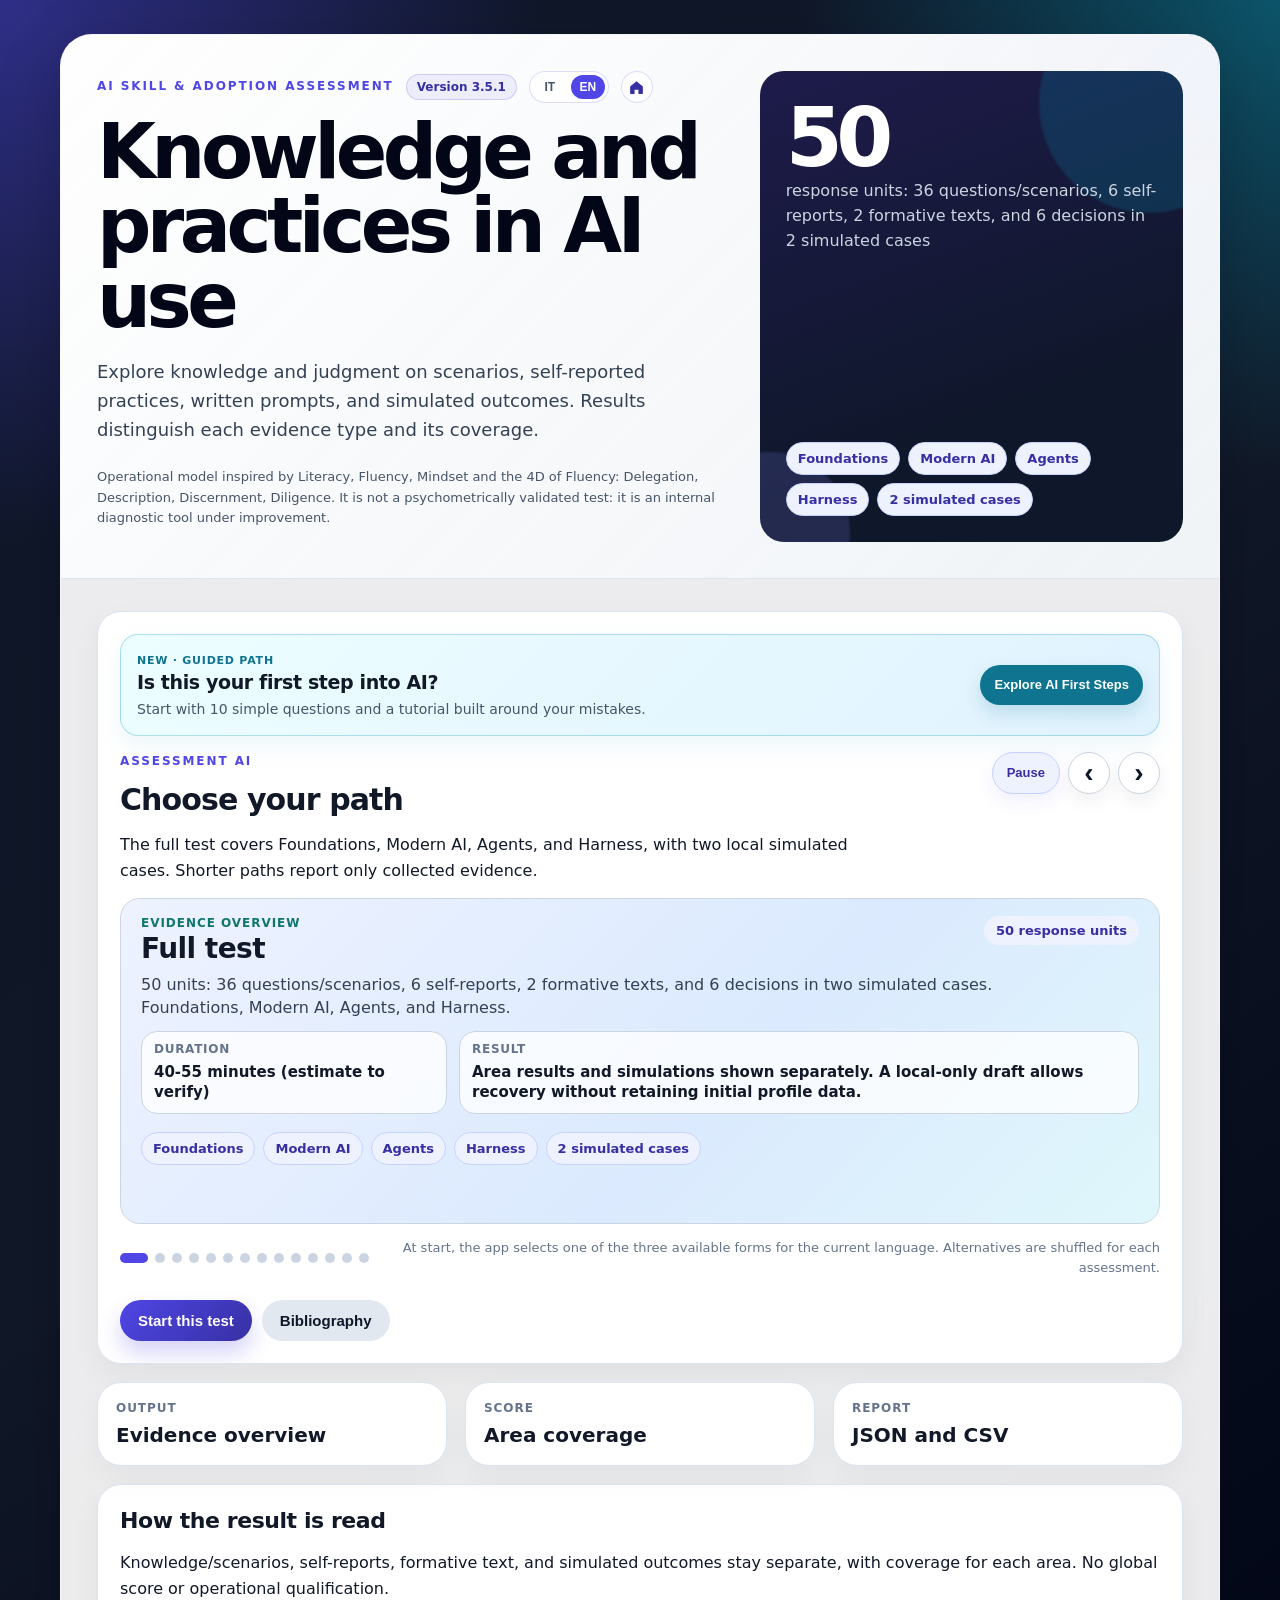
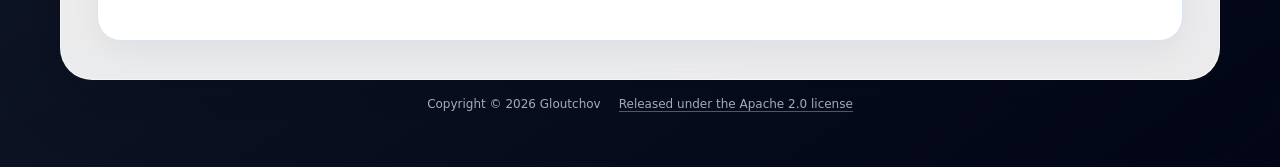
==== ai_skill_test.html @ 851f0d3a "fix: preserve unsaved assessment results" ====
<!doctype html>
<html lang="it">
<head>
  <meta charset="utf-8" />
  <meta name="viewport" content="width=device-width, initial-scale=1" />
  <title>AI Skill & Adoption Assessment</title>
  <link rel="icon" type="image/png" href="aiskilltest_icon.png?v=3.5.1" />
  <link rel="apple-touch-icon" href="aiskilltest_icon.png?v=3.5.1" />
  <meta name="theme-color" content="#0f172a" />
  <meta name="application-name" content="AI Skill Assessment" />
  <meta name="theme-color" content="#0f172a" />
  <link rel="stylesheet" href="assets/styles.css?v=3.5.1" />
</head>
<body>
  <main class="shell">
    <section class="app" aria-live="polite">
      <div class="hero">
        <div>
          <div class="hero-meta">
            <p class="kicker">AI Skill & Adoption Assessment</p>
            <span class="version-badge" id="versionBadge">Versione 3.5.1</span>
            <div class="language-switcher" aria-label="Lingua">
              <button type="button" class="language-btn" data-language="it" aria-pressed="false">IT</button>
              <button type="button" class="language-btn" data-language="en" aria-pressed="false">EN</button>
            </div>
            <a class="home-link" href="https://www.glaucosilvestri.it" aria-label="Sito principale / Main website" title="glaucosilvestri.it">
              <svg viewBox="0 0 24 24" aria-hidden="true" focusable="false">
                <path d="M3 10.75 12 3l9 7.75v9.5a.75.75 0 0 1-.75.75h-5.5v-6h-5.5v6h-5.5a.75.75 0 0 1-.75-.75z" />
              </svg>
            </a>
          </div>
          <h1>Conoscenze e pratiche nell'uso dell'AI</h1>
          <p class="subtitle">Esplora conoscenze e giudizio su scenari, pratiche dichiarate, prompt scritti ed esiti simulati. Il risultato distingue ciascun tipo di evidenza e la sua copertura.</p>
          <p class="source-note">Modello operativo ispirato alle dimensioni Literacy, Fluency e Mindset e alle 4D della Fluency: Delegation, Description, Discernment, Diligence. Non è un test psicometrico validato: è uno strumento diagnostico interno e migliorabile.</p>
        </div>
        <aside class="hero-card" aria-label="Sintesi assessment">
          <div>
            <div class="big-number" id="heroCount">50</div>
            <p id="heroCountDescription">unità di risposta: 36 quiz/scenari, 6 dichiarazioni, 2 testi formativi e 6 decisioni in 2 casi simulati</p>
          </div>
          <div class="pill-row">
            <span class="pill">Literacy</span>
            <span class="pill">Fluency 4D</span>
            <span class="pill">Mindset</span>
            <span class="pill">Dashboard</span>
          </div>
        </aside>
      </div>

      <p class="lab-storage-status" id="labStorageStatus" role="status" hidden></p>
      <div class="content">
        <section id="introView" class="view active">
          <aside class="card lab-draft-notice" id="labDraftNotice" hidden></aside>
          <section class="card landing-card assessment-carousel" aria-labelledby="modeCarouselTitle">
            <aside class="novice-callout" aria-labelledby="noviceCalloutTitle">
              <div>
                <span class="novice-callout-badge">Nuovo · Percorso guidato</span>
                <h3 id="noviceCalloutTitle">È la prima volta che ti avvicini all'AI?</h3>
                <p>Inizia con 10 domande semplici e un tutorial costruito sui tuoi errori.</p>
              </div>
              <button class="novice-callout-button" id="noviceQuickStartBtn" type="button">Scopri Primi passi</button>
            </aside>
            <div class="carousel-heading">
              <div>
                <p class="kicker">Assessment AI</p>
                <h2 id="modeCarouselTitle">Scegli il tuo percorso</h2>
                <p>Il completo copre Fondamenti, AI moderne, Agenti e Harness, con due casi simulati locali. I percorsi brevi mostrano soltanto le evidenze raccolte.</p>
              </div>
              <div class="carousel-controls" aria-label="Scorri percorsi">
                <button class="carousel-toggle" id="modeAutoplayBtn" type="button" aria-pressed="false">Pausa</button>
                <button class="icon-btn" id="modePrevBtn" type="button" aria-label="Percorso precedente">‹</button>
                <button class="icon-btn" id="modeNextBtn" type="button" aria-label="Percorso successivo">›</button>
              </div>
            </div>

            <div class="carousel-frame" id="modeCarouselFrame" aria-live="polite">
              <div class="mode-selector mode-track" id="testModeSelector" aria-label="Modalità di test"></div>
            </div>

            <div class="carousel-footer">
              <div class="carousel-dots" id="testModeDots" aria-label="Seleziona percorso"></div>
              <p class="muted small" id="modeFootnote">All'avvio viene scelta una delle tre forme parallele disponibili.</p>
            </div>

            <div class="actions">
              <button class="btn-primary" id="introStartBtn">Inizia questo test</button>
              <button class="btn-secondary" id="introBibliographyBtn">Bibliografia</button>
            </div>
          </section>

          <div class="grid-3 landing-metrics" aria-label="Sintesi del risultato finale">
            <div class="metric-card">
              <span>Output</span>
              <strong>Quadro delle evidenze</strong>
            </div>
            <div class="metric-card">
              <span>Punteggio</span>
              <strong>Copertura per area</strong>
            </div>
            <div class="metric-card">
              <span>Report</span>
              <strong>JSON e CSV</strong>
            </div>
          </div>

          <div class="card" style="margin-top: 18px;">
            <h3>Come viene letto il risultato</h3>
            <p>Risultati dei quiz/scenari, dichiarazioni e testi formativi restano separati. Le percentuali per area richiedono abbastanza quesiti pertinenti; le aree non esplorate sono segnalate. Non ci sono indice globale o qualifiche operative.</p>
          </div>
        </section>

        <section id="profileView" class="view">
          <div class="grid-2">
            <div class="card">
              <p class="kicker">Dati facoltativi</p>
              <h2>Prima del test</h2>
              <p>Puoi indicare nome, ruolo, team e una stima iniziale delle tue skill. Tutti i campi sono facoltativi: puoi iniziare anche lasciando tutto vuoto.</p>
              <p class="muted">Le informazioni restano locali nella cache e nel localStorage del browser. Non vengono inviate automaticamente a server esterni. Servono solo a rendere più utile il report locale e l'eventuale export manuale.</p>
              <p class="muted">Le stime iniziali sono aspettative personali. Restano separate, senza scarti automatici o modifiche ai risultati dei quesiti.</p>
            </div>

            <div class="card">
              <h2>Dati e autovalutazione iniziale</h2>
              <div class="form-row">
                <div>
                  <label for="nameInput">Nome</label>
                  <input id="nameInput" type="text" autocomplete="name" placeholder="Facoltativo" />
                </div>
                <div>
                  <label for="roleInput">Ruolo</label>
                  <input id="roleInput" type="text" placeholder="Facoltativo" />
                </div>
                <div>
                  <label for="areaInput">Area / team</label>
                  <input id="areaInput" type="text" placeholder="Facoltativo" />
                </div>
              </div>

              <div class="self-assessment-box">
                <h3>Quanto ti consideri competente oggi?</h3>
                <p class="muted small">Inserisci una stima personale facoltativa da 0 a 100. Non è un punteggio del test e non viene confrontata direttamente con i risultati.</p>
                <div class="self-assessment-grid">
                  <div>
                    <label for="selfOverallInput">Stima complessiva</label>
                    <input id="selfOverallInput" type="number" min="0" max="100" step="1" inputmode="numeric" placeholder="0-100" />
                    <span class="field-note">Valutazione complessiva.</span>
                  </div>
                  <div>
                    <label for="selfLiteracyInput">Literacy</label>
                    <input id="selfLiteracyInput" type="number" min="0" max="100" step="1" inputmode="numeric" placeholder="0-100" />
                    <span class="field-note">Conoscenza e comprensione.</span>
                  </div>
                  <div>
                    <label for="selfFluencyInput">Fluency</label>
                    <input id="selfFluencyInput" type="number" min="0" max="100" step="1" inputmode="numeric" placeholder="0-100" />
                    <span class="field-note">Uso operativo dell'AI.</span>
                  </div>
                  <div>
                    <label for="selfMindsetInput">Mindset</label>
                    <input id="selfMindsetInput" type="number" min="0" max="100" step="1" inputmode="numeric" placeholder="0-100" />
                    <span class="field-note">Attitudine e apertura.</span>
                  </div>
                </div>
              </div>

              <p class="field-note" id="labPrivacyNote">Completo e Laboratorio operativo condividono una sola bozza locale: risposte, testi e azioni confermate, senza dati iniziali del profilo. Nessun invio a server.</p>
              <div class="actions">
                <button class="btn-primary" id="startBtn">Inizia il test</button>
                <button class="btn-secondary" id="profileBackBtn">Indietro</button>
                <button class="btn-ghost" id="loadLastBtn">Mostra ultimo report</button>
              </div>
            </div>
          </div>
        </section>

        <section id="assessmentView" class="view">
          <div class="progress-wrap">
            <div class="progress-top">
              <span id="progressText">Unità 1 di 50</span>
              <span id="answeredText">0 risposte</span>
            </div>
            <div class="progress-bar" aria-hidden="true"><div id="progressFill" class="progress-fill"></div></div>
          </div>

          <div class="question-wrap">
            <article class="question-main">
              <span class="section-badge" id="sectionBadge">Literacy</span>
              <p class="question-context" id="questionContext" hidden></p>
              <h2 class="question-title" id="questionTitle" tabindex="-1"></h2>
              <p class="question-hint" id="questionHint"></p>
              <p class="response-guide" id="responseGuide" hidden></p>
              <div class="options" id="options"></div>
              <div class="actions">
                <button class="btn-secondary" id="prevBtn">Indietro</button>
                <button class="btn-primary" id="nextBtn">Avanti</button>
                <button class="btn-ghost" id="finishBtn">Calcola dashboard</button>
                <button class="btn-danger" id="interruptBtn" type="button">Interrompi il test</button>
              </div>
            </article>
            <aside class="side-help">
              <h3 id="sideTitle">Guida alla sezione</h3>
              <p id="sideText"></p>
              <div class="mini-list" id="sideList"></div>
            </aside>
          </div>
        </section>

        <section id="dashboardView" class="view">
          <div id="pendingReportNotice" hidden></div>
          <div id="dashboard"></div>
        </section>

        <section id="bibliographyView" class="view">
          <div class="actions" style="margin-top: 0; margin-bottom: 18px;">
            <button class="btn-secondary" type="button" data-bibliography-back>Torna ai risultati</button>
          </div>

          <section class="card bibliography-intro">
            <p class="kicker">Fonti e approfondimenti</p>
            <h2>Bibliografia</h2>
            <p>Questa pagina raccoglie il riferimento che ha ispirato la struttura dell’assessment, alcune fonti metodologiche richiamate nell’articolo Datapizza e gli approfondimenti tecnici usati per costruire le domande sugli LLM.</p>
            <p class="muted small">I collegamenti si aprono in una nuova scheda. Alcune pubblicazioni possono richiedere registrazione o accesso istituzionale sul sito dell’editore.</p>
          </section>

          <section class="card bibliography-section">
            <h2>Assessment, adozione e competenza percepita</h2>
            <p class="muted">Riferimenti storici per Literacy, Fluency e Mindset. Non validano questo assessment; dichiarazioni e scelte ipotetiche sono evidenze distinte.</p>
            <div class="bibliography-grid">
              <article class="bibliography-item">
                <div class="bibliography-source">Datapizza · articolo di riferimento</div>
                <h3>AI Adoption Assessment: misurare la GenAI in azienda</h3>
                <p>Presenta un modello di lettura dell’adozione basato su Literacy, Fluency e Mindset e richiama le quattro D per descrivere la Fluency operativa.</p>
                <a class="bibliography-link" href="https://datapizza.tech/it/blog/ai-adoption-assessment-misurare-la-genai-in-azienda" target="_blank" rel="noopener noreferrer">Apri l’articolo ↗</a>
              </article>

              <article class="bibliography-item">
                <div class="bibliography-source">Davis · MIS Quarterly, 1989</div>
                <h3>Technology Acceptance Model (TAM)</h3>
                <p>Articolo fondativo sull’accettazione delle tecnologie, con particolare attenzione a utilità percepita e facilità d’uso percepita.</p>
                <a class="bibliography-link" href="https://www.jstor.org/stable/249008" target="_blank" rel="noopener noreferrer">Apri la pubblicazione ↗</a>
              </article>

              <article class="bibliography-item">
                <div class="bibliography-source">Venkatesh et al. · MIS Quarterly, 2003</div>
                <h3>Unified Theory of Acceptance and Use of Technology</h3>
                <p>Propone il modello UTAUT, che integra diversi approcci precedenti per studiare intenzione d’uso e adozione effettiva della tecnologia.</p>
                <a class="bibliography-link" href="https://www.researchgate.net/publication/220259897_User_Acceptance_of_Information_Technology_Toward_a_Unified_View" target="_blank" rel="noopener noreferrer">Apri la pubblicazione ↗</a>
              </article>

              <article class="bibliography-item">
                <div class="bibliography-source">Bandura · 2006</div>
                <h3>Guide for Constructing Self-Efficacy Scales</h3>
                <p>Guida alla costruzione di scale di self-efficacy, rilevante per distinguere ciò che una persona ritiene di saper fare da ciò che dimostra nelle prove.</p>
                <a class="bibliography-link" href="https://www.emerald.com/books/edited-volume/18068/chapter-abstract/101339715/Guide-for-Constructing-Self-Efficacy-Scales" target="_blank" rel="noopener noreferrer">Apri la pubblicazione ↗</a>
              </article>

              <article class="bibliography-item">
                <div class="bibliography-source">Casal-Otero et al. · 2023</div>
                <h3>AI Literacy in Higher Education</h3>
                <p>Rassegna sistematica sul concetto di AI literacy e sulle conoscenze, capacità critiche e responsabilità associate all’uso dell’intelligenza artificiale.</p>
                <a class="bibliography-link" href="https://www.researchgate.net/publication/395432520_AI_Literacy_in_Higher_Education" target="_blank" rel="noopener noreferrer">Apri la pubblicazione ↗</a>
              </article>

              <article class="bibliography-item">
                <div class="bibliography-source">Deng e Lin · AI Mindset Scale</div>
                <h3>The Construction and Validation of the AI Mindset Scale</h3>
                <p>Lavoro dedicato alla costruzione di una scala per osservare atteggiamenti, aspettative e orientamento individuale verso l’AI.</p>
                <a class="bibliography-link" href="https://www.researchgate.net/publication/396366817_The_construction_and_Validation_of_the_AI_mindset_Scale_AIMS" target="_blank" rel="noopener noreferrer">Apri la pubblicazione ↗</a>
              </article>

              <article class="bibliography-item">
                <div class="bibliography-source">Dakan e Feller · AI Fluency Framework</div>
                <h3>Le quattro D della AI Fluency</h3>
                <p>Framework operativo che articola la competenza d’uso in Delegation, Description, Discernment e Diligence.</p>
                <a class="bibliography-link" href="https://aifluencyframework.org/" target="_blank" rel="noopener noreferrer">Apri il framework ↗</a>
              </article>

              <article class="bibliography-item">
                <div class="bibliography-source">Ethan Mollick · One Useful Thing</div>
                <h3>Management as an AI Superpower</h3>
                <p>Propone di trattare l’interazione con l’AI come un’attività di delega e supervisione: definire il compito, controllare il lavoro e mantenere la responsabilità finale.</p>
                <a class="bibliography-link" href="https://www.oneusefulthing.org/p/management-as-ai-superpower" target="_blank" rel="noopener noreferrer">Apri l’articolo ↗</a>
              </article>

              <article class="bibliography-item">
                <div class="bibliography-source">Weinberg · FAIGMOE</div>
                <h3>Framework for the Adoption and Integration of Generative AI</h3>
                <p>Framework rivolto all’adozione e all’integrazione organizzativa della GenAI, con attenzione a competenze, cambiamento e governance.</p>
                <a class="bibliography-link" href="https://arxiv.org/abs/2510.19997v1" target="_blank" rel="noopener noreferrer">Apri il preprint ↗</a>
              </article>

              <article class="bibliography-item">
                <div class="bibliography-source">Lee, Ramasamy e Subbarao · 2025</div>
                <h3>Barriere psicosociali all’adozione tecnologica</h3>
                <p>Rassegna dei modelli TAM e UTAUT applicati alle barriere che possono influenzare accettazione, fiducia e comportamento d’uso.</p>
                <a class="bibliography-link" href="https://www.mdpi.com/2227-9032/13/3/250" target="_blank" rel="noopener noreferrer">Apri la pubblicazione ↗</a>
              </article>
            </div>
          </section>

          <section class="card bibliography-section">
            <h2>Fondamenti tecnici degli LLM</h2>
            <p class="muted">Materiali di approfondimento collegati alle domande tecniche e alle spiegazioni mostrate nella dashboard.</p>
            <div class="bibliography-grid">
              <article class="bibliography-item">
                <div class="bibliography-source">Google for Developers</div>
                <h3>Introduzione ai Large Language Model</h3>
                <p>Panoramica su modelli linguistici, token, contesto, predizione delle sequenze e problemi tipici degli LLM.</p>
                <a class="bibliography-link" href="https://developers.google.com/machine-learning/crash-course/llm" target="_blank" rel="noopener noreferrer">Apri l’approfondimento ↗</a>
              </article>

              <article class="bibliography-item">
                <div class="bibliography-source">Google for Developers</div>
                <h3>Reti neurali</h3>
                <p>Introduzione a nodi, strati nascosti, funzioni di attivazione e addestramento mediante retropropagazione.</p>
                <a class="bibliography-link" href="https://developers.google.com/machine-learning/crash-course/neural-networks" target="_blank" rel="noopener noreferrer">Apri l’approfondimento ↗</a>
              </article>

              <article class="bibliography-item">
                <div class="bibliography-source">Google for Developers</div>
                <h3>Embeddings</h3>
                <p>Spiega come elementi discreti possano essere rappresentati tramite vettori e confrontati in uno spazio semantico.</p>
                <a class="bibliography-link" href="https://developers.google.com/machine-learning/crash-course/embeddings" target="_blank" rel="noopener noreferrer">Apri l’approfondimento ↗</a>
              </article>

              <article class="bibliography-item">
                <div class="bibliography-source">Google Cloud</div>
                <h3>Allucinazioni dell’AI</h3>
                <p>Descrive perché un sistema generativo può produrre informazioni plausibili ma errate e riassume alcune strategie di mitigazione.</p>
                <a class="bibliography-link" href="https://cloud.google.com/discover/what-are-ai-hallucinations" target="_blank" rel="noopener noreferrer">Apri l’approfondimento ↗</a>
              </article>

              <article class="bibliography-item">
                <div class="bibliography-source">Microsoft Learn</div>
                <h3>Retrieval-Augmented Generation</h3>
                <p>Descrive il flusso RAG, nel quale il recupero di contenuti pertinenti precede e supporta la generazione della risposta.</p>
                <a class="bibliography-link" href="https://learn.microsoft.com/en-us/azure/search/retrieval-augmented-generation-overview" target="_blank" rel="noopener noreferrer">Apri l’approfondimento ↗</a>
              </article>

              <article class="bibliography-item">
                <div class="bibliography-source">Vaswani et al. · 2017</div>
                <h3>Attention Is All You Need</h3>
                <p>Paper che introduce l’architettura Transformer basata sui meccanismi di attention, alla base di molti LLM moderni.</p>
                <a class="bibliography-link" href="https://arxiv.org/abs/1706.03762" target="_blank" rel="noopener noreferrer">Apri il paper ↗</a>
              </article>

              <article class="bibliography-item">
                <div class="bibliography-source">Dartmouth</div>
                <h3>Origini del termine “Artificial Intelligence”</h3>
                <p>Ricostruzione storica del progetto Dartmouth del 1956 e del contesto in cui venne formulata l’espressione “intelligenza artificiale”.</p>
                <a class="bibliography-link" href="https://home.dartmouth.edu/about/artificial-intelligence-ai-coined-dartmouth" target="_blank" rel="noopener noreferrer">Apri l’approfondimento ↗</a>
              </article>
            </div>
          </section>

          <section class="card bibliography-section">
            <h3>Nota metodologica</h3>
            <p>Il modello 3.x separa conoscenze e scenari, pratiche dichiarate e testi formativi. Gli obiettivi pesano uguale nella propria area; le percentuali richiedono almeno 3 quesiti e 2 obiettivi. Le fasce editoriali richiedono almeno 6 quesiti e tutti gli obiettivi dell’area. Un elenco di parole chiave non riceve un punteggio di qualità. Nessun esercizio simulato è ancora presente. Le forme sono equivalenti per progetto, non psicometricamente; pesi e soglie non sono validati. I report 2.x restano leggibili con il modello originale e non sono confrontabili con 3.x.</p>
          </section>

          <section class="card modern-sources" id="modernAiSources" aria-labelledby="modernAiSourcesTitle">
            <h2 id="modernAiSourcesTitle">AI moderne: capacità e controlli</h2>
            <p id="modernAiSourcesNote">Fonti primarie e limiti degli scenari; collegamenti aperti solo su richiesta.</p>
            <div class="bibliography-grid" id="modernAiSourcesList"></div>
          </section>

          <section class="card agentic-sources" id="agenticSources" aria-labelledby="agenticSourcesTitle">
            <h2 id="agenticSourcesTitle">AI Agents: processi, supervisione e diagnosi</h2>
            <p id="agenticSourcesNote">Fonti primarie e limiti delle tracce; collegamenti aperti solo su richiesta.</p>
            <div class="bibliography-grid" id="agenticSourcesList"></div>
          </section>

          <section class="card" aria-labelledby="completeSourcesTitle"><h2 id="completeSourcesTitle">Completo: fondamenti e matrice</h2><div class="bibliography-grid" id="completeSourcesList"></div></section>
          <section class="card" aria-labelledby="labSourcesTitle"><h2 id="labSourcesTitle">Laboratorio: stato, ripresa e limiti</h2><div class="bibliography-grid" id="labSourcesList"></div></section>
          <section class="card harness-sources" id="harnessSources" aria-labelledby="harnessSourcesTitle">
            <h2 id="harnessSourcesTitle">Harness: contesto, integrazioni e ripresa</h2>
            <p id="harnessSourcesNote">Fonti e limiti degli scenari; collegamenti aperti solo su richiesta.</p>
            <div class="bibliography-grid" id="harnessSourcesList"></div>
          </section>

          <div class="actions">
            <button class="btn-secondary" type="button" data-bibliography-back>Torna ai risultati</button>
          </div>
        </section>
      </div>
    </section>
    <footer class="legal-footer" aria-label="Copyright e licenza">
      <span>Copyright © 2026 Gloutchov</span>
      <span><a href="https://www.apache.org/licenses/LICENSE-2.0" target="_blank" rel="noopener noreferrer">Rilasciato con licenza Apache 2.0</a></span>
    </footer>
  </main>

  <div class="toast" id="toast">Operazione completata</div>

  <script src="assets/questions.js?v=3.5.1"></script>
  <script src="assets/i18n.js?v=3.5.1"></script>
  <script src="assets/learning.js?v=3.5.1"></script>
  <script src="assets/modern-ai.js?v=3.5.1"></script>
  <script src="assets/agentic-workflows.js?v=3.5.1"></script>
  <script src="assets/harness.js?v=3.5.1"></script>
  <script src="assets/operational-lab.js?v=3.5.1"></script>
  <script src="assets/complete-assessment.js?v=3.5.1"></script>
  <script src="assets/lab-ui.js?v=3.5.1"></script>
  <script src="assets/assessment.js?v=3.5.1"></script>
  <script src="assets/report-ui.js?v=3.5.1"></script>
  <script src="assets/app.js?v=3.5.1"></script>
</body>
</html>
---- assets/styles.css ----
:root {
      --bg: #0f172a;
      --panel: rgba(255, 255, 255, 0.92);
      --panel-strong: #ffffff;
      --text: #111827;
      --muted: #64748b;
      --line: #dbe4f0;
      --primary: #4f46e5;
      --primary-dark: #3730a3;
      --accent: #06b6d4;
      --good: #16a34a;
      --warn: #d97706;
      --bad: #dc2626;
      --soft: #f8fafc;
      --shadow: 0 20px 60px rgba(2, 6, 23, 0.25);
      --radius: 24px;
    }

    * { box-sizing: border-box; }

    body {
      margin: 0;
      min-height: 100vh;
      font-family: Inter, ui-sans-serif, system-ui, -apple-system, BlinkMacSystemFont, "Segoe UI", sans-serif;
      color: var(--text);
      background:
        radial-gradient(circle at top left, rgba(79, 70, 229, 0.50), transparent 34rem),
        radial-gradient(circle at top right, rgba(6, 182, 212, 0.38), transparent 30rem),
        linear-gradient(145deg, #0f172a 0%, #111827 50%, #020617 100%);
    }

    .shell {
      width: min(1160px, calc(100vw - 32px));
      margin: 0 auto;
      padding: 34px 0 52px;
    }

    .app {
      background: var(--panel);
      border: 1px solid rgba(255, 255, 255, 0.55);
      border-radius: 32px;
      box-shadow: var(--shadow);
      overflow: hidden;
      backdrop-filter: blur(16px);
    }

    .hero {
      display: grid;
      grid-template-columns: minmax(0, 1.2fr) minmax(290px, 0.8fr);
      gap: 28px;
      padding: 36px;
      background:
        linear-gradient(135deg, rgba(255, 255, 255, 0.96), rgba(241, 245, 249, 0.86)),
        radial-gradient(circle at top right, rgba(79, 70, 229, 0.18), transparent 24rem);
      border-bottom: 1px solid var(--line);
    }

    .kicker {
      margin: 0 0 12px;
      text-transform: uppercase;
      letter-spacing: 0.16em;
      font-size: 12px;
      font-weight: 800;
      color: var(--primary);
    }

    .hero-meta {
      display: flex;
      align-items: center;
      flex-wrap: wrap;
      gap: 10px 12px;
      margin: 0 0 12px;
    }

    .hero-meta .kicker {
      margin: 0;
    }

    .version-badge {
      display: inline-flex;
      align-items: center;
      min-height: 26px;
      padding: 5px 10px;
      border: 1px solid rgba(79, 70, 229, 0.2);
      border-radius: 999px;
      background: rgba(79, 70, 229, 0.08);
      color: var(--primary-dark);
      font-size: 12px;
      font-weight: 800;
      line-height: 1;
    }

    .language-switcher {
      display: inline-flex;
      gap: 4px;
      padding: 3px;
      border: 1px solid rgba(79, 70, 229, 0.18);
      border-radius: 999px;
      background: rgba(255, 255, 255, 0.72);
    }

    .language-btn {
      min-width: 34px;
      min-height: 24px;
      padding: 4px 8px;
      border-radius: 999px;
      background: transparent;
      color: #475569;
      font-size: 12px;
      box-shadow: none;
    }

    .language-btn[aria-pressed="true"] {
      background: var(--primary);
      color: #ffffff;
    }

    .home-link {
      display: inline-flex;
      align-items: center;
      justify-content: center;
      width: 32px;
      height: 32px;
      border: 1px solid rgba(79, 70, 229, 0.18);
      border-radius: 999px;
      background: rgba(255, 255, 255, 0.72);
      color: var(--primary-dark);
      transition: transform 0.16s ease, background 0.16s ease, box-shadow 0.16s ease;
    }

    .home-link svg {
      width: 17px;
      height: 17px;
      fill: currentColor;
    }

    .home-link:hover {
      transform: translateY(-1px);
      background: #ffffff;
      box-shadow: 0 6px 14px rgba(79, 70, 229, 0.14);
    }

    .home-link:focus-visible {
      outline: 3px solid rgba(6, 182, 212, 0.38);
      outline-offset: 2px;
    }

    h1 {
      margin: 0;
      line-height: 0.98;
      font-size: clamp(42px, 7vw, 76px);
      letter-spacing: -0.06em;
      color: #020617;
    }

    .subtitle {
      margin: 20px 0 0;
      max-width: 760px;
      font-size: 18px;
      line-height: 1.6;
      color: #334155;
    }

    .source-note {
      margin-top: 22px;
      color: #475569;
      font-size: 13px;
      line-height: 1.6;
    }

    .hero-card {
      align-self: stretch;
      border-radius: var(--radius);
      background: linear-gradient(160deg, #1e1b4b, #0f172a 70%);
      color: white;
      padding: 26px;
      min-height: 280px;
      display: flex;
      flex-direction: column;
      justify-content: space-between;
      position: relative;
      overflow: hidden;
    }

    .hero-card::before,
    .hero-card::after {
      content: "";
      position: absolute;
      border-radius: 999px;
      filter: blur(1px);
      opacity: 0.64;
      pointer-events: none;
    }

    .hero-card::before {
      width: 220px;
      height: 220px;
      background: rgba(6, 182, 212, 0.26);
      right: -76px;
      top: -78px;
    }

    .hero-card::after {
      width: 160px;
      height: 160px;
      background: rgba(129, 140, 248, 0.28);
      left: -70px;
      bottom: -70px;
    }

    .hero-card > * { position: relative; z-index: 1; }

    .hero-card .big-number {
      font-size: 82px;
      line-height: 1;
      font-weight: 900;
      letter-spacing: -0.08em;
    }

    .hero-card p {
      margin: 0;
      color: #cbd5e1;
      line-height: 1.55;
    }

    .content { padding: 32px 36px 38px; }

    .view { display: none; }
    .view.active { display: block; }

    .grid-2 {
      display: grid;
      grid-template-columns: repeat(2, minmax(0, 1fr));
      gap: 18px;
    }

    .grid-3 {
      display: grid;
      grid-template-columns: repeat(3, minmax(0, 1fr));
      gap: 18px;
    }

    .grid-4 {
      display: grid;
      grid-template-columns: repeat(4, minmax(0, 1fr));
      gap: 14px;
    }

    .card {
      background: var(--panel-strong);
      border: 1px solid var(--line);
      border-radius: var(--radius);
      padding: 22px;
      box-shadow: 0 12px 30px rgba(15, 23, 42, 0.05);
    }

    .card h2, .card h3, .card h4 { margin-top: 0; }

    .landing-card {
      min-height: 100%;
    }

    .assessment-carousel {
      overflow: hidden;
    }

    .carousel-heading {
      display: flex;
      justify-content: space-between;
      gap: 18px;
      align-items: flex-start;
    }

    .carousel-heading p:last-child {
      margin-bottom: 0;
      max-width: 760px;
    }

    .carousel-controls {
      display: flex;
      gap: 8px;
      flex: 0 0 auto;
    }

    .carousel-toggle {
      min-height: 42px;
      padding: 10px 14px;
      border: 1px solid #c7d2fe;
      background: #eef2ff;
      color: #3730a3;
      font-size: 13px;
      box-shadow: 0 8px 18px rgba(79, 70, 229, 0.08);
    }

    .icon-btn {
      width: 42px;
      height: 42px;
      display: inline-grid;
      place-items: center;
      padding: 0;
      border: 1px solid #cbd5e1;
      background: #ffffff;
      color: #0f172a;
      font-size: 28px;
      line-height: 1;
      box-shadow: 0 8px 18px rgba(15, 23, 42, 0.06);
    }

    .carousel-frame {
      overflow: hidden;
      margin-top: 14px;
      border-radius: 20px;
      border: 1px solid #cbd5e1;
      background: #dbe4f0;
      box-shadow: inset 0 1px 0 rgba(255, 255, 255, 0.58);
    }

    .mode-selector {
      display: flex;
      margin: 0;
      transition: transform 0.22s ease;
      will-change: transform;
    }

    .mode-card {
      flex: 0 0 100%;
      min-width: 0;
      margin: 0;
      padding: 17px 20px;
      border: 0;
      background: #e2e8f0;
    }

    .mode-card.selected {
      background:
        linear-gradient(135deg, #eef2ff, #dbeafe 58%, #dff7fb),
        linear-gradient(135deg, rgba(79, 70, 229, 0.12), rgba(6, 182, 212, 0.12));
    }

    .mode-card-top {
      display: flex;
      justify-content: space-between;
      gap: 18px;
      align-items: flex-start;
      margin-bottom: 8px;
    }

    .mode-card-top h3 {
      margin: 4px 0 0;
      font-size: 28px;
      line-height: 1.1;
    }

    .mode-card-top > strong {
      flex: 0 0 auto;
      padding: 8px 12px;
      border-radius: 999px;
      background: #eef2ff;
      color: #3730a3;
      font-size: 13px;
      line-height: 1;
      white-space: nowrap;
    }

    .mode-eyebrow {
      display: block;
      color: #0f766e;
      font-size: 12px;
      font-weight: 850;
      letter-spacing: 0.08em;
      text-transform: uppercase;
    }

    .mode-card-desc {
      max-width: 860px;
      margin: 0;
      color: #334155;
      font-size: 16px;
      line-height: 1.45;
    }

    .mode-facts {
      display: grid;
      grid-template-columns: minmax(150px, 0.45fr) minmax(0, 1fr);
      gap: 12px;
      margin-top: 12px;
    }

    .mode-facts div {
      padding: 10px 12px;
      border: 1px solid #cbd5e1;
      border-radius: 16px;
      background: rgba(255, 255, 255, 0.78);
    }

    .mode-facts span {
      display: block;
      margin-bottom: 6px;
      color: #64748b;
      font-size: 12px;
      font-weight: 800;
      text-transform: uppercase;
      letter-spacing: 0.06em;
    }

    .mode-facts strong {
      display: block;
      color: #111827;
      font-size: 15px;
      line-height: 1.35;
    }

    .mode-topic-row {
      margin-top: 11px;
    }

    .carousel-footer {
      display: flex;
      justify-content: space-between;
      gap: 16px;
      align-items: center;
      margin-top: 14px;
    }

    .carousel-footer p {
      margin: 0;
      text-align: right;
    }

    .carousel-dots {
      display: flex;
      flex: 0 0 auto;
      flex-wrap: nowrap;
      gap: 7px;
      align-items: center;
    }

    .novice-callout {
      display: flex;
      align-items: center;
      justify-content: space-between;
      gap: 18px;
      margin-bottom: 16px;
      padding: 14px 16px;
      border: 1px solid rgba(8, 145, 178, 0.28);
      border-radius: 18px;
      background: linear-gradient(135deg, #ecfeff, #e0f2fe);
      box-shadow: 0 10px 24px rgba(8, 145, 178, 0.08);
    }

    .novice-callout h3 { margin: 3px 0 3px; font-size: 19px; }
    .novice-callout p { margin: 0; color: #475569; font-size: 14px; }
    .novice-callout-badge { color: #0e7490; font-size: 11px; font-weight: 850; letter-spacing: .07em; text-transform: uppercase; }
    .novice-callout-button { flex: 0 0 auto; min-height: 40px; padding: 9px 14px; color: #fff; background: #0e7490; box-shadow: 0 8px 18px rgba(14, 116, 144, .18); font-size: 13px; }

    .carousel-dot {
      width: 10px;
      height: 10px;
      padding: 0;
      border-radius: 999px;
      background: #cbd5e1;
      transition: width 0.16s ease, background 0.16s ease;
    }

    .carousel-dot.active {
      width: 28px;
      background: var(--primary);
    }

    .topic-summary {
      display: grid;
      gap: 9px;
      margin-top: 18px;
    }

    .topic-row {
      display: grid;
      grid-template-columns: minmax(0, 1fr) auto;
      gap: 14px;
      align-items: center;
      padding: 10px 12px;
      border: 1px solid #e2e8f0;
      border-radius: 14px;
      background: #f8fafc;
      color: #334155;
      font-size: 14px;
    }

    .topic-row strong {
      min-width: 34px;
      text-align: right;
      font-size: 16px;
      color: #111827;
    }

    .topic-total {
      background: #eef2ff;
      border-color: #c7d2fe;
      color: #3730a3;
      font-weight: 800;
    }

    .landing-metrics {
      margin-top: 18px;
    }

    .metric-card {
      border: 1px solid var(--line);
      border-radius: var(--radius);
      background: #ffffff;
      padding: 18px;
      box-shadow: 0 12px 30px rgba(15, 23, 42, 0.04);
    }

    .metric-card span {
      display: block;
      color: var(--muted);
      font-size: 12px;
      font-weight: 800;
      text-transform: uppercase;
      letter-spacing: 0.08em;
      margin-bottom: 8px;
    }

    .metric-card strong {
      display: block;
      color: #111827;
      font-size: 20px;
      line-height: 1.2;
    }

    h2 {
      font-size: 30px;
      line-height: 1.1;
      letter-spacing: -0.03em;
      margin: 0 0 14px;
    }

    h3 {
      font-size: 22px;
      line-height: 1.25;
      letter-spacing: -0.02em;
      margin: 0 0 12px;
    }

    h4 {
      font-size: 16px;
      margin-bottom: 8px;
    }

    p { line-height: 1.62; }

    .muted { color: var(--muted); }
    .small { font-size: 13px; line-height: 1.55; }

    .pill-row {
      display: flex;
      flex-wrap: wrap;
      gap: 8px;
      margin: 18px 0 0;
    }

    .pill {
      display: inline-flex;
      align-items: center;
      gap: 8px;
      padding: 8px 11px;
      border-radius: 999px;
      background: #eef2ff;
      color: #3730a3;
      font-size: 13px;
      font-weight: 750;
      border: 1px solid #c7d2fe;
    }

    .form-row {
      display: grid;
      grid-template-columns: repeat(3, minmax(0, 1fr));
      gap: 14px;
      margin: 22px 0 8px;
    }

    .self-assessment-box {
      margin-top: 22px;
      padding-top: 20px;
      border-top: 1px solid var(--line);
    }

    .self-assessment-box h3 { margin-bottom: 6px; }

    .self-assessment-grid {
      display: grid;
      grid-template-columns: repeat(4, minmax(0, 1fr));
      gap: 12px;
      margin-top: 14px;
    }

    .field-note {
      display: block;
      margin-top: 6px;
      color: #64748b;
      font-size: 12px;
      line-height: 1.4;
      font-weight: 500;
    }

    label {
      display: block;
      font-size: 13px;
      font-weight: 750;
      color: #334155;
      margin: 0 0 7px;
    }

    input[type="text"],
    input[type="number"] {
      width: 100%;
      border: 1px solid #cbd5e1;
      background: white;
      color: var(--text);
      border-radius: 14px;
      padding: 12px 13px;
      font-size: 15px;
      outline: none;
    }

    input[type="text"]:focus,
    input[type="number"]:focus {
      border-color: var(--primary);
      box-shadow: 0 0 0 4px rgba(79, 70, 229, 0.12);
    }

    textarea {
      width: 100%;
      min-height: 210px;
      resize: vertical;
      border: 1px solid #cbd5e1;
      background: white;
      color: var(--text);
      border-radius: 18px;
      padding: 14px;
      font-family: inherit;
      font-size: 15px;
      line-height: 1.55;
      outline: none;
    }

    textarea:focus {
      border-color: var(--primary);
      box-shadow: 0 0 0 4px rgba(79, 70, 229, 0.12);
    }

    .task-note {
      margin: 10px 0 0;
      color: #64748b;
      font-size: 13px;
      line-height: 1.5;
    }

    .rubric-preview {
      display: grid;
      gap: 8px;
      margin-top: 12px;
      padding: 12px;
      border-radius: 18px;
      background: #f8fafc;
      border: 1px solid #e2e8f0;
      color: #475569;
      font-size: 13px;
      line-height: 1.45;
    }

    .rubric-preview strong {
      color: #334155;
    }

    .actions {
      display: flex;
      flex-wrap: wrap;
      align-items: center;
      gap: 10px;
      margin-top: 22px;
    }

    button {
      border: 0;
      border-radius: 999px;
      padding: 12px 18px;
      font-size: 15px;
      font-weight: 800;
      cursor: pointer;
      transition: transform 0.16s ease, box-shadow 0.16s ease, background 0.16s ease;
    }

    button:hover { transform: translateY(-1px); }
    button:active { transform: translateY(0); }

    .btn-primary {
      color: white;
      background: linear-gradient(135deg, var(--primary), var(--primary-dark));
      box-shadow: 0 12px 22px rgba(79, 70, 229, 0.24);
    }

    .btn-secondary {
      color: #0f172a;
      background: #e2e8f0;
    }

    .btn-ghost {
      color: #334155;
      background: white;
      border: 1px solid var(--line);
    }

    .btn-danger {
      color: white;
      background: #be123c;
    }

    .btn-disabled,
    button[disabled] {
      opacity: 0.45;
      cursor: not-allowed;
      transform: none !important;
      box-shadow: none !important;
    }

    .progress-wrap {
      display: grid;
      gap: 10px;
      margin-bottom: 22px;
    }

    .progress-top {
      display: flex;
      justify-content: space-between;
      gap: 16px;
      align-items: baseline;
      color: #475569;
      font-size: 14px;
      font-weight: 700;
    }

    .progress-bar {
      height: 12px;
      background: #e2e8f0;
      border-radius: 999px;
      overflow: hidden;
      border: 1px solid #cbd5e1;
    }

    .progress-fill {
      height: 100%;
      width: 0;
      background: linear-gradient(90deg, var(--primary), var(--accent));
      border-radius: inherit;
      transition: width 0.25s ease;
    }

    .question-wrap {
      min-height: 440px;
      display: grid;
      grid-template-columns: minmax(0, 0.82fr) minmax(320px, 0.42fr);
      gap: 22px;
      align-items: start;
    }

    .question-main {
      padding: 26px;
      border-radius: 28px;
      background: white;
      border: 1px solid var(--line);
    }

    .section-badge {
      display: inline-flex;
      align-items: center;
      margin-bottom: 14px;
      padding: 7px 10px;
      border-radius: 999px;
      color: #3730a3;
      background: #eef2ff;
      font-size: 12px;
      font-weight: 850;
      letter-spacing: 0.03em;
      text-transform: uppercase;
    }

    .question-title {
      font-size: clamp(24px, 3.2vw, 38px);
      line-height: 1.12;
      letter-spacing: -0.035em;
      margin: 0 0 18px;
    }

    .question-hint {
      margin-top: 0;
      color: #64748b;
      font-size: 15px;
    }

    .question-context { white-space: pre-line; overflow-wrap: anywhere; font-size: 16px; line-height: 1.65; color: #334155; margin: 18px 0 12px; }
    .analysis-item h4 { white-space: pre-line; }

    .options {
      display: grid;
      gap: 8px;
      margin-top: 20px;
    }

    .option {
      display: grid;
      grid-template-columns: 30px minmax(0, 1fr);
      gap: 12px;
      align-items: start;
      border: 1px solid #cbd5e1;
      border-radius: 16px;
      padding: 12px 14px;
      background: #f8fafc;
      cursor: pointer;
      font-weight: 400;
      margin: 0;
      transition: border 0.15s ease, background 0.15s ease, box-shadow 0.15s ease;
    }

    .option:hover {
      border-color: #818cf8;
      background: white;
      box-shadow: 0 10px 24px rgba(15, 23, 42, 0.06);
    }

    .option.selected {
      border-color: var(--primary);
      background: #eef2ff;
      box-shadow: 0 12px 28px rgba(79, 70, 229, 0.12);
    }

    .option input {
      margin-top: 3px;
      accent-color: var(--primary);
      width: 18px;
      height: 18px;
    }

    .option strong {
      display: block;
      margin-bottom: 3px;
      color: #111827;
      font-size: 15px;
    }

    .option span {
      color: #475569;
      line-height: 1.46;
      font-size: 14px;
    }

    .option .option-detail {
      display: block;
      margin-top: 2px;
      color: #64748b;
      font-size: 13px;
      font-weight: 400;
      line-height: 1.4;
    }

    .response-guide {
      margin: -4px 0 14px;
      padding: 10px 12px;
      color: #475569;
      background: #f8fafc;
      border-left: 3px solid #94a3b8;
      border-radius: 0 8px 8px 0;
      font-size: 13px;
      line-height: 1.5;
    }

    .hint-toggle-row {
      display: flex;
      justify-content: flex-end;
      margin-top: 2px;
    }

    .hint-toggle {
      padding: 8px 12px;
      color: #475569;
      background: transparent;
      border: 1px solid #cbd5e1;
      font-size: 12px;
      box-shadow: none;
    }

    .learning-grid { display: grid; grid-template-columns: repeat(2, minmax(0, 1fr)); gap: 14px; margin-top: 18px; }
    .learning-unit .kicker { margin-bottom: 7px; }
    .learning-unit h3 { margin-bottom: 8px; }

    .comparison-grid {
      display: grid;
      grid-template-columns: repeat(4, minmax(0, 1fr));
      gap: 12px;
      margin-top: 16px;
    }

    .comparison-card {
      border: 1px solid #dbe4f0;
      border-radius: 18px;
      background: #f8fafc;
      padding: 15px;
    }

    .comparison-card h4 { margin: 0 0 12px; }

    .comparison-values {
      display: grid;
      grid-template-columns: repeat(2, minmax(0, 1fr));
      gap: 8px;
    }

    .comparison-value {
      min-width: 0;
      border-radius: 14px;
      background: white;
      border: 1px solid #e2e8f0;
      padding: 10px;
    }

    .comparison-value span {
      display: block;
      color: #64748b;
      font-size: 11px;
      text-transform: uppercase;
      letter-spacing: 0.06em;
      font-weight: 800;
    }

    .comparison-value strong {
      display: block;
      margin-top: 3px;
      color: #111827;
      font-size: 25px;
      line-height: 1;
    }

    .gap-line {
      margin: 11px 0 0;
      color: #475569;
      font-size: 12px;
      line-height: 1.45;
    }

    .comparison-value.declared-consistent {
      background: #dcfce7;
      border-color: #86efac;
    }

    .comparison-value.declared-partial {
      background: #fef3c7;
      border-color: #fcd34d;
    }

    .comparison-value.declared-inconsistent {
      background: #fee2e2;
      border-color: #fca5a5;
    }

    .comparison-value .consistency-tag {
      display: block;
      width: 100%;
      max-width: 100%;
      min-height: 30px;
      box-sizing: border-box;
      margin-top: 7px;
      padding: 4px;
      border-radius: 999px;
      font-size: 10px;
      line-height: 1.15;
      font-weight: 850;
      letter-spacing: 0;
      text-align: center;
      text-transform: none;
      white-space: normal;
      overflow-wrap: normal;
      word-break: normal;
      hyphens: none;
      background: rgba(255, 255, 255, 0.72);
      color: #334155;
      border: 1px solid rgba(15, 23, 42, 0.10);
    }

    .consistency-legend {
      display: flex;
      flex-wrap: wrap;
      gap: 8px;
      margin: 12px 0 0;
    }

    .legend-chip {
      display: inline-flex;
      align-items: center;
      gap: 7px;
      padding: 6px 9px;
      border-radius: 999px;
      border: 1px solid #dbe4f0;
      background: #f8fafc;
      color: #475569;
      font-size: 12px;
      font-weight: 750;
    }

    .legend-dot {
      width: 10px;
      height: 10px;
      border-radius: 999px;
      border: 1px solid rgba(15, 23, 42, 0.14);
    }

    .legend-dot.green { background: #86efac; }
    .legend-dot.yellow { background: #fcd34d; }
    .legend-dot.red { background: #fca5a5; }

    .bibliography-intro {
      background: linear-gradient(135deg, #eef2ff, #ecfeff);
      border-color: #c7d2fe;
    }

    .bibliography-section {
      margin-top: 18px;
    }

    .bibliography-grid {
      display: grid;
      grid-template-columns: repeat(2, minmax(0, 1fr));
      gap: 14px;
      margin-top: 16px;
    }

    .bibliography-item {
      display: flex;
      flex-direction: column;
      gap: 8px;
      min-height: 170px;
      padding: 18px;
      border-radius: 20px;
      border: 1px solid #dbe4f0;
      background: #f8fafc;
    }

    .bibliography-item h3 {
      margin: 0;
      font-size: 18px;
      line-height: 1.28;
    }

    .bibliography-item p {
      margin: 0;
      color: #475569;
      font-size: 14px;
      line-height: 1.55;
    }

    .bibliography-source {
      color: #64748b;
      font-size: 12px;
      font-weight: 800;
      letter-spacing: 0.04em;
      text-transform: uppercase;
    }

    .bibliography-link {
      align-self: flex-start;
      margin-top: auto;
      color: #3730a3;
      font-size: 13px;
      line-height: 1.35;
      font-weight: 850;
      text-decoration: none;
      border-bottom: 1px solid #a5b4fc;
    }

    .bibliography-link:hover {
      color: #1e1b4b;
      border-bottom-color: #3730a3;
    }

    .side-help {
      position: sticky;
      top: 18px;
      border-radius: 28px;
      background: #0f172a;
      color: white;
      padding: 22px;
      overflow: hidden;
    }

    .side-help::after {
      content: "";
      position: absolute;
      width: 160px;
      height: 160px;
      border-radius: 999px;
      background: rgba(6, 182, 212, 0.18);
      right: -70px;
      top: -70px;
    }

    .side-help h3, .side-help p, .side-help .mini-list { position: relative; z-index: 1; }
    .side-help p { color: #cbd5e1; margin-bottom: 0; }

    .mini-list {
      display: grid;
      gap: 10px;
      margin-top: 18px;
    }

    .mini-item {
      border-left: 3px solid rgba(129, 140, 248, 0.95);
      padding-left: 12px;
      color: #e5e7eb;
      font-size: 13px;
      line-height: 1.45;
    }

    .score-card {
      position: relative;
      min-height: 166px;
      overflow: hidden;
    }

    .score-card .label {
      margin: 0 0 8px;
      font-size: 13px;
      letter-spacing: 0.08em;
      text-transform: uppercase;
      color: #64748b;
      font-weight: 850;
    }

    .score-card .score {
      font-size: 54px;
      line-height: 1;
      font-weight: 900;
      letter-spacing: -0.07em;
      color: #020617;
    }

    .score-card .score span { font-size: 20px; letter-spacing: -0.02em; color: #64748b; }

    .score-card .desc {
      color: #475569;
      font-size: 14px;
      line-height: 1.5;
      margin: 12px 0 0;
    }

    .profile-band {
      display: grid;
      grid-template-columns: minmax(0, 0.9fr) minmax(0, 1.1fr);
      gap: 18px;
      align-items: stretch;
      margin: 22px 0;
    }

    .profile-card {
      background: linear-gradient(135deg, #111827, #1e1b4b 74%);
      color: white;
      border-radius: var(--radius);
      padding: 26px;
      min-height: 230px;
      overflow: hidden;
      position: relative;
    }

    .profile-card::before {
      content: "";
      position: absolute;
      right: -80px;
      top: -90px;
      width: 230px;
      height: 230px;
      background: rgba(6, 182, 212, 0.22);
      border-radius: 999px;
    }

    .profile-card > * { position: relative; z-index: 1; }

    .profile-title {
      font-size: clamp(32px, 5vw, 56px);
      font-weight: 900;
      letter-spacing: -0.06em;
      margin: 0 0 8px;
    }

    .profile-card p { color: #cbd5e1; }

    .chart-card { padding: 22px; }

    .chart-title-row {
      display: flex;
      justify-content: space-between;
      align-items: start;
      gap: 14px;
      margin-bottom: 8px;
    }

    .chart-title-row p { margin: 0; }

    .svg-box {
      width: 100%;
      min-height: 270px;
      display: grid;
      place-items: center;
    }

    .bar-list {
      display: grid;
      gap: 13px;
      margin-top: 12px;
    }

    .bar-row {
      display: grid;
      grid-template-columns: 150px minmax(0, 1fr) 52px;
      gap: 12px;
      align-items: center;
      font-size: 14px;
      color: #334155;
    }

    .bar-track {
      height: 12px;
      border-radius: 999px;
      background: #e2e8f0;
      overflow: hidden;
      border: 1px solid #cbd5e1;
    }

    .bar-fill {
      height: 100%;
      width: 0;
      border-radius: inherit;
      background: linear-gradient(90deg, var(--primary), var(--accent));
    }

    .analysis-list {
      display: grid;
      gap: 12px;
    }

    .analysis-item {
      padding: 14px;
      border-radius: 18px;
      background: #f8fafc;
      border: 1px solid #e2e8f0;
      line-height: 1.55;
    }

    .analysis-item strong { display: block; margin-bottom: 4px; }

    .history-table {
      width: 100%;
      border-collapse: collapse;
      font-size: 14px;
      overflow: hidden;
      border-radius: 16px;
    }

    .history-table th, .history-table td {
      padding: 10px 11px;
      border-bottom: 1px solid #e2e8f0;
      text-align: left;
    }

    .history-table th {
      background: #f1f5f9;
      color: #334155;
      font-size: 12px;
      text-transform: uppercase;
      letter-spacing: 0.06em;
    }

    .footer-note {
      padding-top: 18px;
      border-top: 1px solid var(--line);
      margin-top: 24px;
      color: #64748b;
      font-size: 12px;
      line-height: 1.55;
    }

    .legal-footer {
      display: flex;
      justify-content: center;
      flex-wrap: wrap;
      gap: 8px 18px;
      padding: 15px 18px 2px;
      color: rgba(226, 232, 240, 0.82);
      font-size: 12px;
      line-height: 1.5;
      text-align: center;
    }

    .legal-footer a {
      color: inherit;
      text-decoration: none;
      border-bottom: 1px solid rgba(226, 232, 240, 0.38);
    }

    .legal-footer a:hover {
      color: #ffffff;
      border-bottom-color: rgba(255, 255, 255, 0.8);
    }

    .toast {
      position: fixed;
      left: 50%;
      bottom: 22px;
      transform: translateX(-50%) translateY(20px);
      background: #111827;
      color: white;
      padding: 11px 14px;
      border-radius: 999px;
      box-shadow: 0 14px 32px rgba(15, 23, 42, 0.25);
      opacity: 0;
      pointer-events: none;
      transition: opacity 0.22s ease, transform 0.22s ease;
      z-index: 30;
      font-size: 14px;
    }

    .toast.show {
      opacity: 1;
      transform: translateX(-50%) translateY(0);
    }

    @media (max-width: 920px) {
      .learning-grid { grid-template-columns: 1fr; }
      .hero, .question-wrap, .profile-band, .grid-2, .grid-3, .grid-4, .form-row, .self-assessment-grid, .comparison-grid, .bibliography-grid {
        grid-template-columns: 1fr;
      }

      .side-help { position: relative; top: auto; }
      .content, .hero { padding: 24px; }
      .bar-row { grid-template-columns: 115px minmax(0, 1fr) 46px; }
      .carousel-heading, .carousel-footer, .mode-card-top {
        flex-direction: column;
        align-items: stretch;
      }
      .novice-callout { flex-direction: column; align-items: stretch; }
      .novice-callout-button { align-self: flex-start; }
      .carousel-controls {
        align-self: flex-start;
      }
      .carousel-footer p {
        text-align: left;
      }
      .mode-facts {
        grid-template-columns: 1fr;
      }
      .mode-card-top > strong {
        align-self: flex-start;
      }
      .mode-card-top h3 {
        font-size: 24px;
      }
    }

    .evidence-section, .evidence-intro, .evidence-counts { margin: 18px 0; }
    .report-actions { margin: 0 0 18px; }
    .evidence-areas { align-items: start; }
    .evidence-area h3, .formative-item h3, .analysis-item h4 { overflow-wrap: anywhere; }
    .evidence-value { font-size: 2rem; font-weight: 800; margin: 12px 0; }
    .evidence-note { padding: 12px 14px; border-left: 3px solid #b45309; background: #fffbeb; color: #78350f; overflow-wrap: anywhere; }
    .has-review { border-top: 3px solid #b45309; }
    .evidence-area details, .evidence-section details { margin-top: 12px; }
    .evidence-area summary, .evidence-section summary { cursor: pointer; font-weight: 650; padding: 8px 0; }
    .evidence-area ul, .evidence-section ul { padding-left: 24px; }
    .answer-text, .raw-report { white-space: pre-wrap; overflow-wrap: anywhere; }
    .raw-report { max-height: 34rem; overflow: auto; font-size: 12px; }
    .history-scroll { overflow-x: auto; }
    .legacy-notice { border-left: 4px solid #b45309; margin-bottom: 18px; }
    summary:focus-visible { outline: 3px solid #2563eb; outline-offset: 3px; }

    @media print {
      body { background: white; }
      .shell { width: 100%; padding: 0; }
      .app { box-shadow: none; border: 0; border-radius: 0; }
      .hero { padding: 20px 20px 12px; }
      .hero-card, .actions, #introView, #profileView, #assessmentView, .toast { display: none !important; }
      .content { padding: 12px 20px; }
      .card, .profile-card { break-inside: avoid; box-shadow: none; }
    }
/* M21: native controls, textual data alternative, and no drag interaction. */
.lab-table { width: 100%; border-collapse: collapse; margin-bottom: 18px; }
.lab-table caption { text-align: left; font-weight: 700; padding-bottom: 10px; }
.lab-table th, .lab-table td { padding: 10px; border-bottom: 1px solid #cbd5e1; text-align: left; }
#options fieldset { min-width: 0; border: 1px solid #cbd5e1; border-radius: 12px; padding: 16px; margin: 0 0 16px; }
#options legend { font-weight: 700; padding: 0 6px; }
#options select, #options input[type="number"] { display: block; box-sizing: border-box; width: 100%; min-height: 44px; padding: 10px; margin: 8px 0 14px; font: inherit; color: inherit; background: #fff; border: 1px solid #64748b; border-radius: 8px; }
#options input[type="checkbox"], #options input[type="radio"] { flex: 0 0 auto; }
#options fieldset > label { display: block; margin-bottom: 12px; }
#options .option { display: flex; }
.lab-preview { white-space: pre-wrap; overflow-wrap: anywhere; background: #f1f5f9; padding: 16px; border-radius: 10px; margin: 12px 0; }
.lab-draft-notice { margin-bottom: 20px; }
.lab-storage-status { margin: 16px; padding: 14px; border: 2px solid #9a3412; background: #fff7ed; color: #7c2d12; border-radius: 8px; }
:focus-visible { outline: 3px solid #1d4ed8; outline-offset: 3px; }
@media (max-width: 640px) { #options fieldset { padding: 12px; } #options button { max-width: 100%; white-space: normal; } }
@media print { .lab-storage-status, .lab-draft-notice { display: none; } }
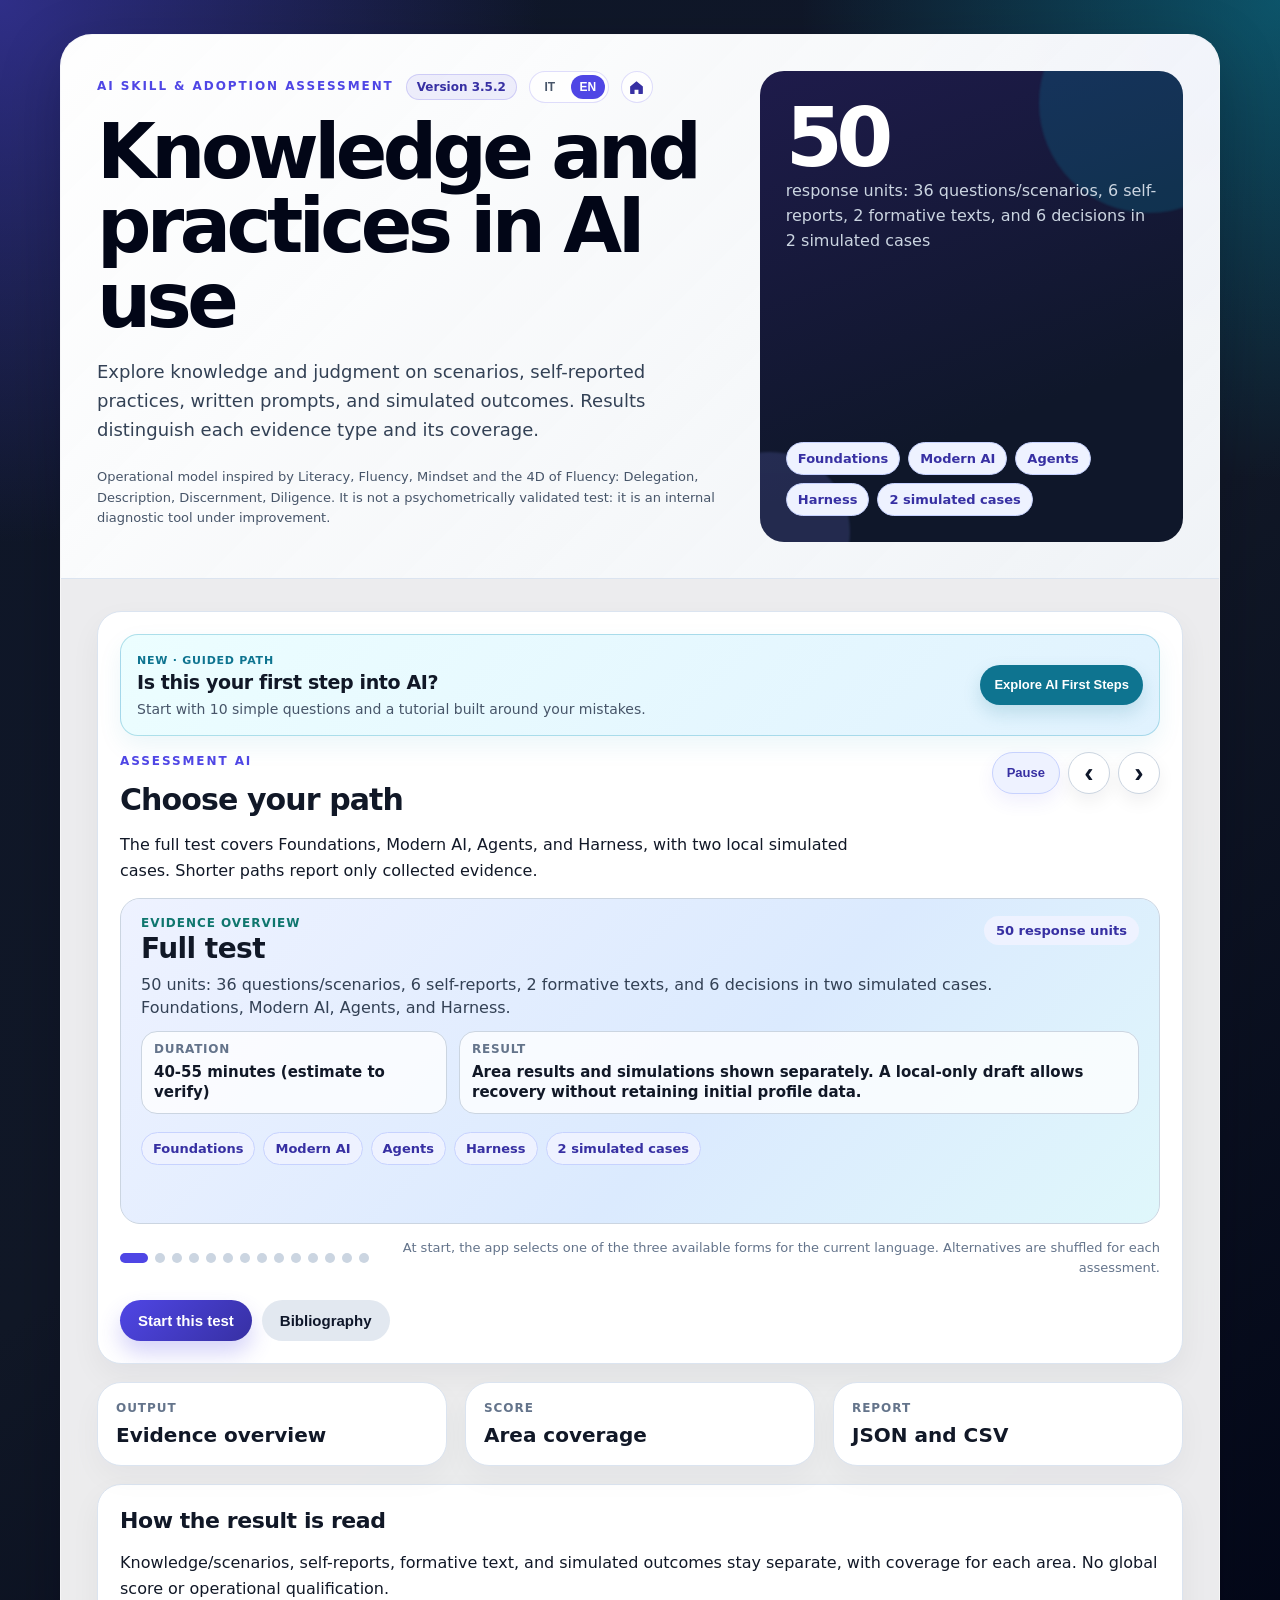
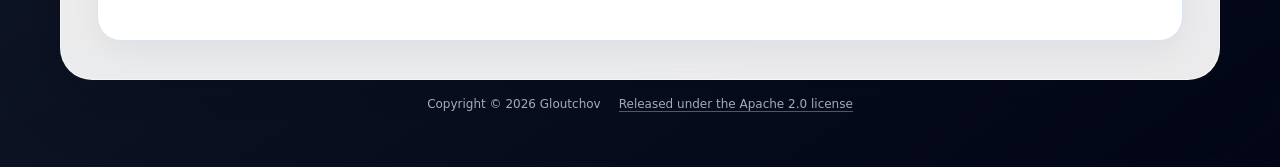
==== commit 33119e08: "fix: coordinate local drafts across tabs" ====
--- a/ai_skill_test.html
+++ b/ai_skill_test.html
@@ -4,12 +4,12 @@
   <meta charset="utf-8" />
   <meta name="viewport" content="width=device-width, initial-scale=1" />
   <title>AI Skill & Adoption Assessment</title>
-  <link rel="icon" type="image/png" href="aiskilltest_icon.png?v=3.5.1" />
-  <link rel="apple-touch-icon" href="aiskilltest_icon.png?v=3.5.1" />
+  <link rel="icon" type="image/png" href="aiskilltest_icon.png?v=3.5.2" />
+  <link rel="apple-touch-icon" href="aiskilltest_icon.png?v=3.5.2" />
   <meta name="theme-color" content="#0f172a" />
   <meta name="application-name" content="AI Skill Assessment" />
   <meta name="theme-color" content="#0f172a" />
-  <link rel="stylesheet" href="assets/styles.css?v=3.5.1" />
+  <link rel="stylesheet" href="assets/styles.css?v=3.5.2" />
 </head>
 <body>
   <main class="shell">
@@ -18,7 +18,7 @@
         <div>
           <div class="hero-meta">
             <p class="kicker">AI Skill & Adoption Assessment</p>
-            <span class="version-badge" id="versionBadge">Versione 3.5.1</span>
+            <span class="version-badge" id="versionBadge">Versione 3.5.2</span>
             <div class="language-switcher" aria-label="Lingua">
               <button type="button" class="language-btn" data-language="it" aria-pressed="false">IT</button>
               <button type="button" class="language-btn" data-language="en" aria-pressed="false">EN</button>
@@ -392,17 +392,17 @@
 
   <div class="toast" id="toast">Operazione completata</div>
 
-  <script src="assets/questions.js?v=3.5.1"></script>
-  <script src="assets/i18n.js?v=3.5.1"></script>
-  <script src="assets/learning.js?v=3.5.1"></script>
-  <script src="assets/modern-ai.js?v=3.5.1"></script>
-  <script src="assets/agentic-workflows.js?v=3.5.1"></script>
-  <script src="assets/harness.js?v=3.5.1"></script>
-  <script src="assets/operational-lab.js?v=3.5.1"></script>
-  <script src="assets/complete-assessment.js?v=3.5.1"></script>
-  <script src="assets/lab-ui.js?v=3.5.1"></script>
-  <script src="assets/assessment.js?v=3.5.1"></script>
-  <script src="assets/report-ui.js?v=3.5.1"></script>
-  <script src="assets/app.js?v=3.5.1"></script>
+  <script src="assets/questions.js?v=3.5.2"></script>
+  <script src="assets/i18n.js?v=3.5.2"></script>
+  <script src="assets/learning.js?v=3.5.2"></script>
+  <script src="assets/modern-ai.js?v=3.5.2"></script>
+  <script src="assets/agentic-workflows.js?v=3.5.2"></script>
+  <script src="assets/harness.js?v=3.5.2"></script>
+  <script src="assets/operational-lab.js?v=3.5.2"></script>
+  <script src="assets/complete-assessment.js?v=3.5.2"></script>
+  <script src="assets/lab-ui.js?v=3.5.2"></script>
+  <script src="assets/assessment.js?v=3.5.2"></script>
+  <script src="assets/report-ui.js?v=3.5.2"></script>
+  <script src="assets/app.js?v=3.5.2"></script>
 </body>
 </html>
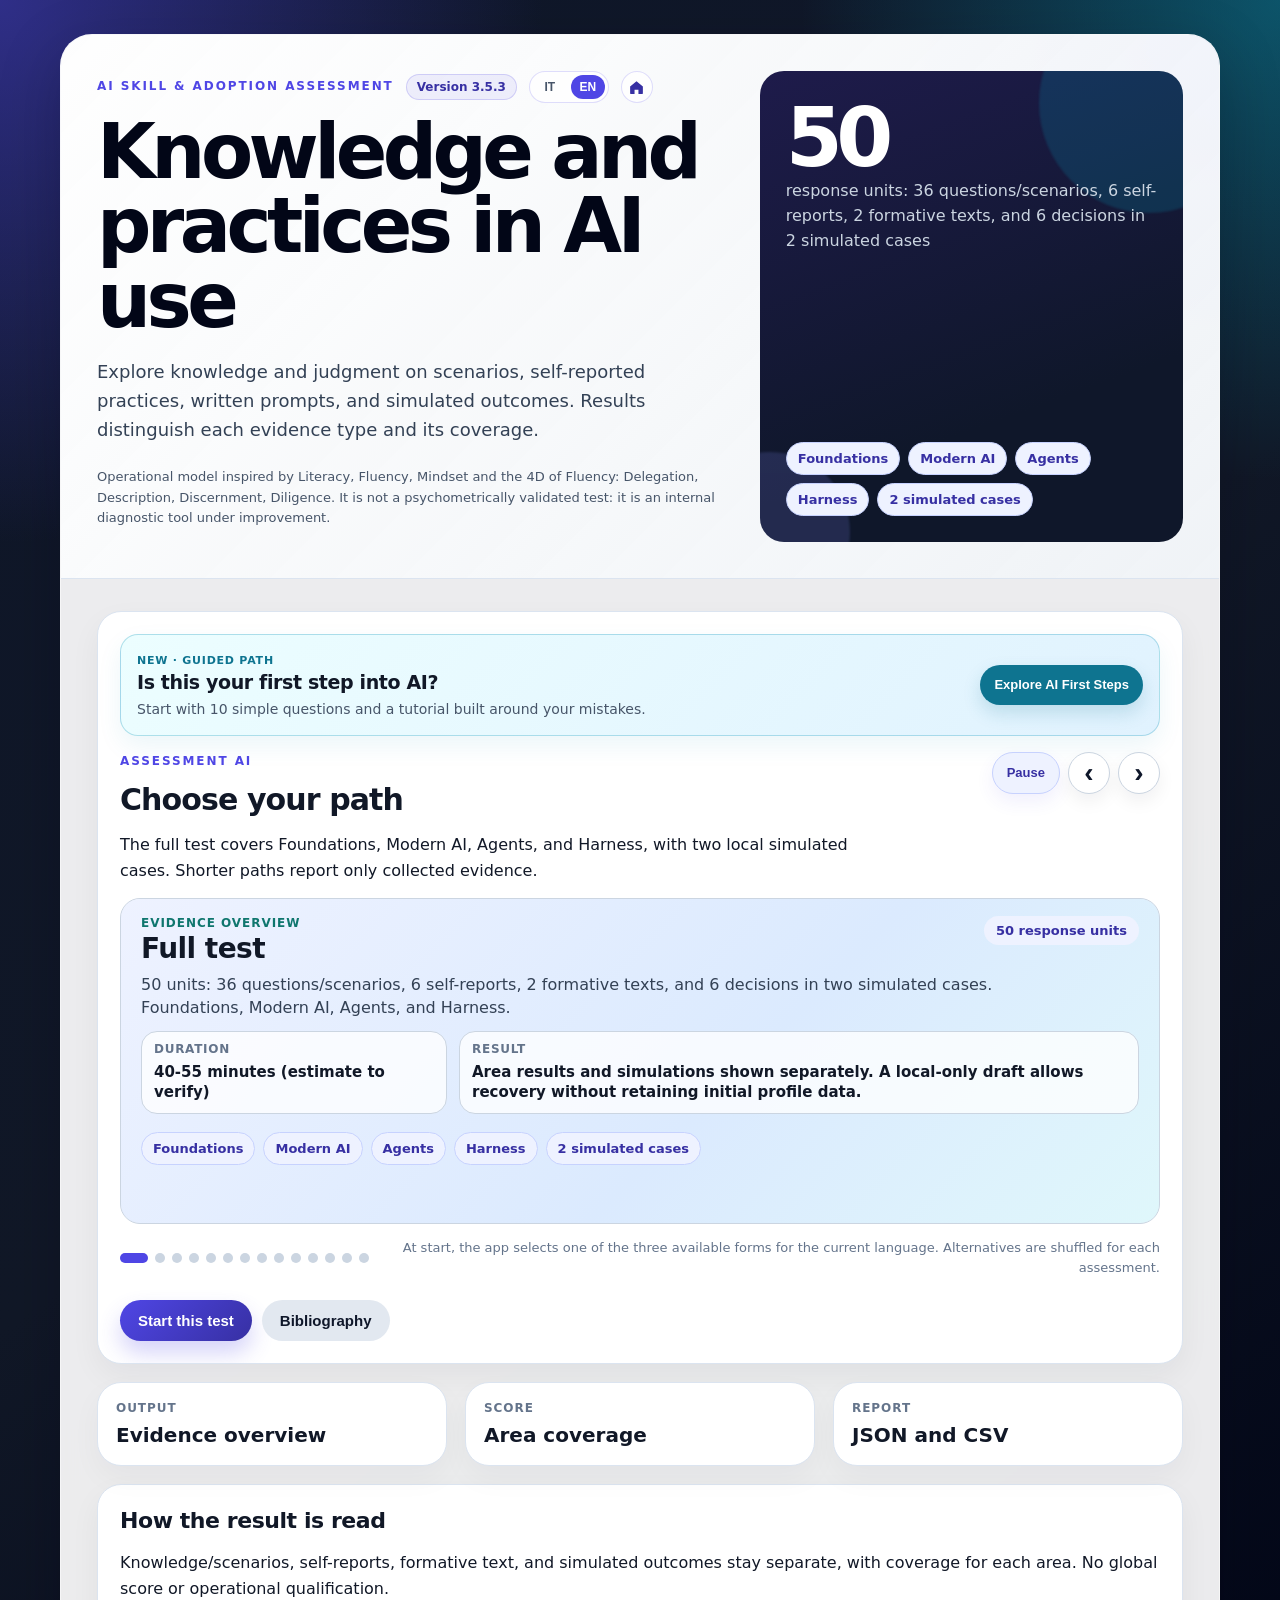
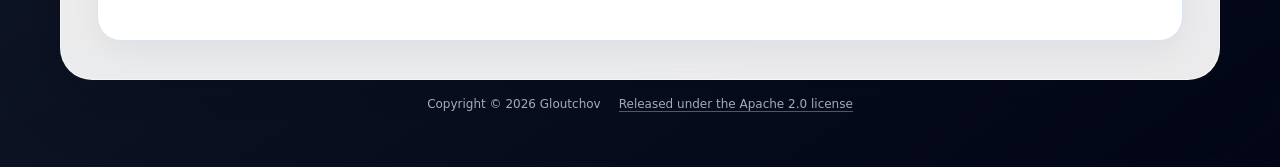
==== commit 1ca79114: "fix: protect CSV exports from spreadsheet formulas" ====
--- a/ai_skill_test.html
+++ b/ai_skill_test.html
@@ -4,12 +4,12 @@
   <meta charset="utf-8" />
   <meta name="viewport" content="width=device-width, initial-scale=1" />
   <title>AI Skill & Adoption Assessment</title>
-  <link rel="icon" type="image/png" href="aiskilltest_icon.png?v=3.5.2" />
-  <link rel="apple-touch-icon" href="aiskilltest_icon.png?v=3.5.2" />
+  <link rel="icon" type="image/png" href="aiskilltest_icon.png?v=3.5.3" />
+  <link rel="apple-touch-icon" href="aiskilltest_icon.png?v=3.5.3" />
   <meta name="theme-color" content="#0f172a" />
   <meta name="application-name" content="AI Skill Assessment" />
   <meta name="theme-color" content="#0f172a" />
-  <link rel="stylesheet" href="assets/styles.css?v=3.5.2" />
+  <link rel="stylesheet" href="assets/styles.css?v=3.5.3" />
 </head>
 <body>
   <main class="shell">
@@ -18,7 +18,7 @@
         <div>
           <div class="hero-meta">
             <p class="kicker">AI Skill & Adoption Assessment</p>
-            <span class="version-badge" id="versionBadge">Versione 3.5.2</span>
+            <span class="version-badge" id="versionBadge">Versione 3.5.3</span>
             <div class="language-switcher" aria-label="Lingua">
               <button type="button" class="language-btn" data-language="it" aria-pressed="false">IT</button>
               <button type="button" class="language-btn" data-language="en" aria-pressed="false">EN</button>
@@ -392,17 +392,17 @@
 
   <div class="toast" id="toast">Operazione completata</div>
 
-  <script src="assets/questions.js?v=3.5.2"></script>
-  <script src="assets/i18n.js?v=3.5.2"></script>
-  <script src="assets/learning.js?v=3.5.2"></script>
-  <script src="assets/modern-ai.js?v=3.5.2"></script>
-  <script src="assets/agentic-workflows.js?v=3.5.2"></script>
-  <script src="assets/harness.js?v=3.5.2"></script>
-  <script src="assets/operational-lab.js?v=3.5.2"></script>
-  <script src="assets/complete-assessment.js?v=3.5.2"></script>
-  <script src="assets/lab-ui.js?v=3.5.2"></script>
-  <script src="assets/assessment.js?v=3.5.2"></script>
-  <script src="assets/report-ui.js?v=3.5.2"></script>
-  <script src="assets/app.js?v=3.5.2"></script>
+  <script src="assets/questions.js?v=3.5.3"></script>
+  <script src="assets/i18n.js?v=3.5.3"></script>
+  <script src="assets/learning.js?v=3.5.3"></script>
+  <script src="assets/modern-ai.js?v=3.5.3"></script>
+  <script src="assets/agentic-workflows.js?v=3.5.3"></script>
+  <script src="assets/harness.js?v=3.5.3"></script>
+  <script src="assets/operational-lab.js?v=3.5.3"></script>
+  <script src="assets/complete-assessment.js?v=3.5.3"></script>
+  <script src="assets/lab-ui.js?v=3.5.3"></script>
+  <script src="assets/assessment.js?v=3.5.3"></script>
+  <script src="assets/report-ui.js?v=3.5.3"></script>
+  <script src="assets/app.js?v=3.5.3"></script>
 </body>
 </html>
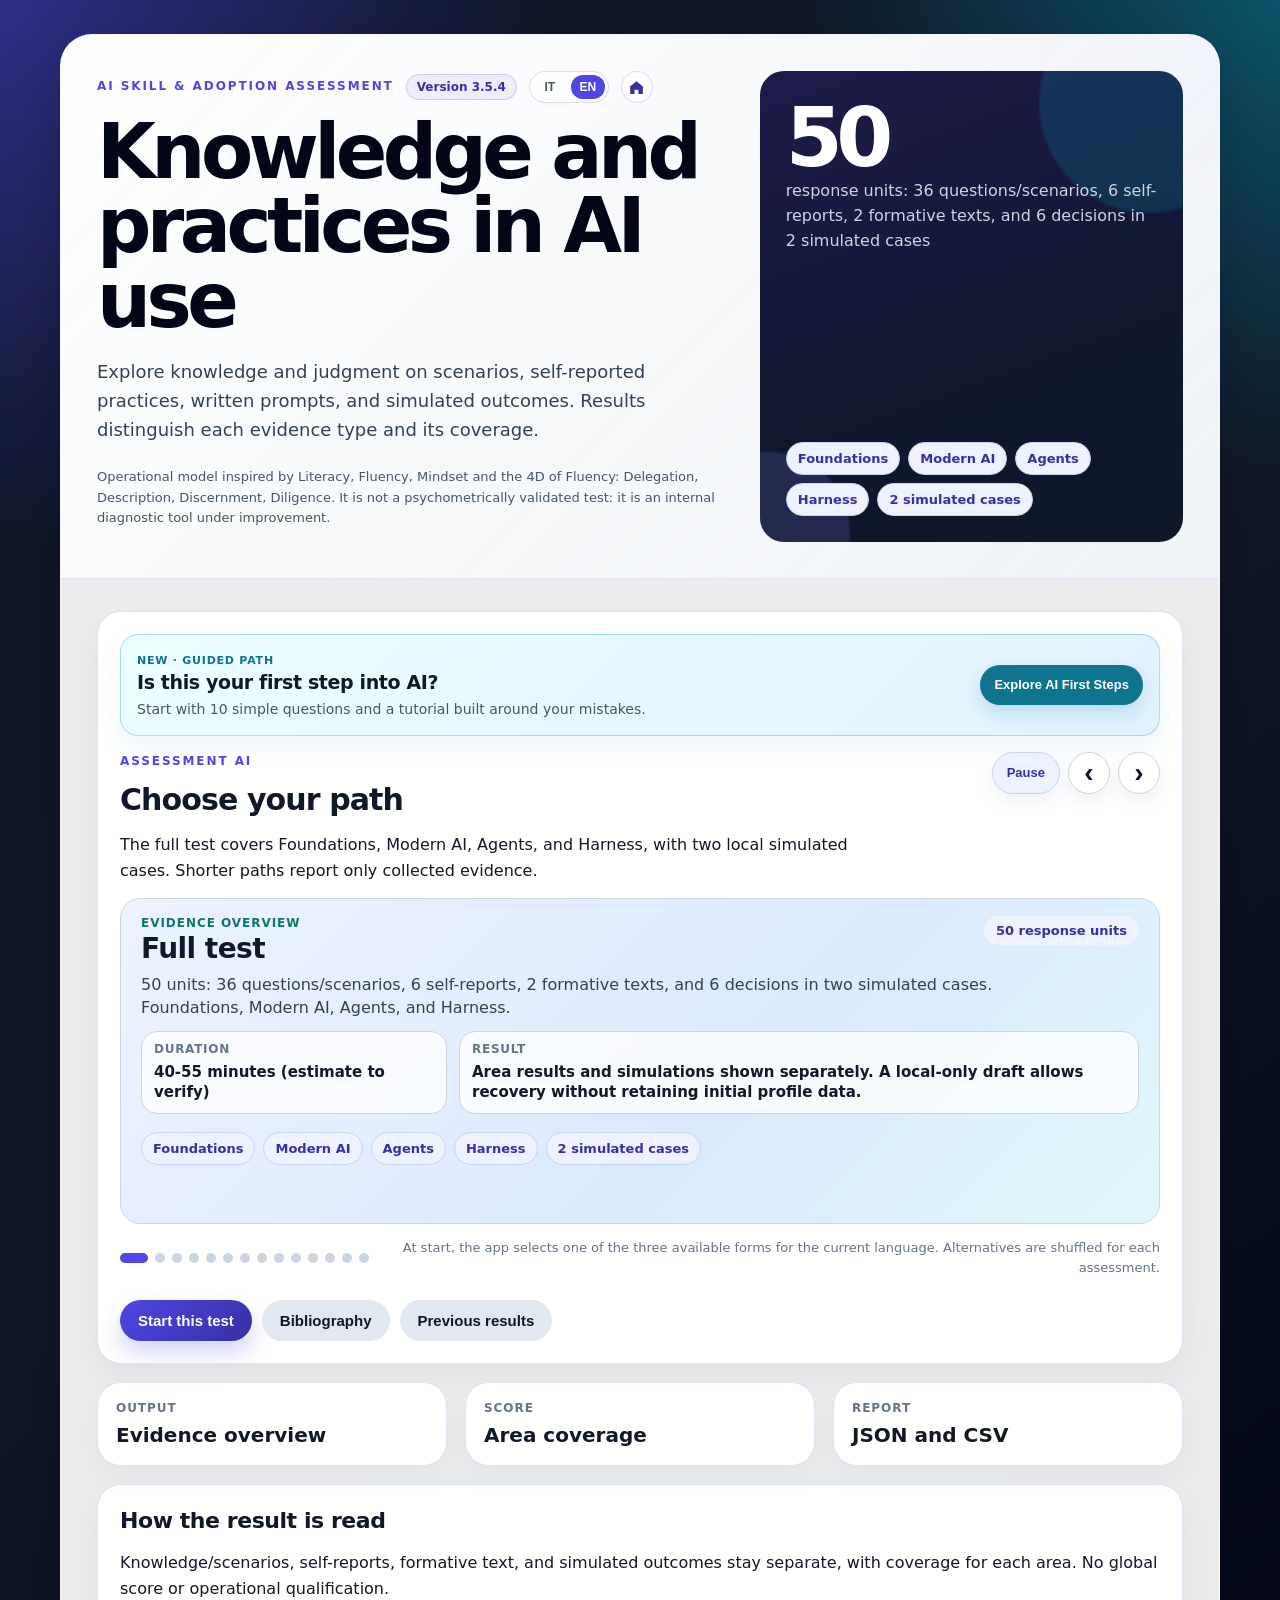
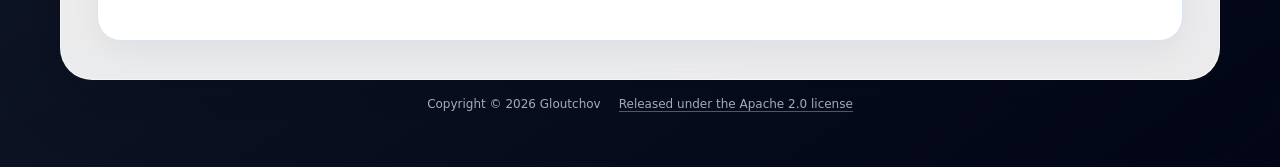
==== commit d1f7a939: "fix: handle damaged history reports" ====
--- a/ai_skill_test.html
+++ b/ai_skill_test.html
@@ -4,12 +4,12 @@
   <meta charset="utf-8" />
   <meta name="viewport" content="width=device-width, initial-scale=1" />
   <title>AI Skill & Adoption Assessment</title>
-  <link rel="icon" type="image/png" href="aiskilltest_icon.png?v=3.5.3" />
-  <link rel="apple-touch-icon" href="aiskilltest_icon.png?v=3.5.3" />
+  <link rel="icon" type="image/png" href="aiskilltest_icon.png?v=3.5.4" />
+  <link rel="apple-touch-icon" href="aiskilltest_icon.png?v=3.5.4" />
   <meta name="theme-color" content="#0f172a" />
   <meta name="application-name" content="AI Skill Assessment" />
   <meta name="theme-color" content="#0f172a" />
-  <link rel="stylesheet" href="assets/styles.css?v=3.5.3" />
+  <link rel="stylesheet" href="assets/styles.css?v=3.5.4" />
 </head>
 <body>
   <main class="shell">
@@ -18,7 +18,7 @@
         <div>
           <div class="hero-meta">
             <p class="kicker">AI Skill & Adoption Assessment</p>
-            <span class="version-badge" id="versionBadge">Versione 3.5.3</span>
+            <span class="version-badge" id="versionBadge">Versione 3.5.4</span>
             <div class="language-switcher" aria-label="Lingua">
               <button type="button" class="language-btn" data-language="it" aria-pressed="false">IT</button>
               <button type="button" class="language-btn" data-language="en" aria-pressed="false">EN</button>
@@ -85,7 +85,9 @@
             <div class="actions">
               <button class="btn-primary" id="introStartBtn">Inizia questo test</button>
               <button class="btn-secondary" id="introBibliographyBtn">Bibliografia</button>
-            </div>
+              <button class="btn-secondary" id="introHistoryBtn" type="button" aria-expanded="false" aria-controls="introHistory">Risultati precedenti</button>
+            </div>
+            <div id="introHistory" hidden></div>
           </section>
 
           <div class="grid-3 landing-metrics" aria-label="Sintesi del risultato finale">
@@ -355,26 +357,36 @@
 
           <section class="card bibliography-section">
             <h3>Nota metodologica</h3>
-            <p>Il modello 3.x separa conoscenze e scenari, pratiche dichiarate e testi formativi. Gli obiettivi pesano uguale nella propria area; le percentuali richiedono almeno 3 quesiti e 2 obiettivi. Le fasce editoriali richiedono almeno 6 quesiti e tutti gli obiettivi dell’area. Un elenco di parole chiave non riceve un punteggio di qualità. Nessun esercizio simulato è ancora presente. Le forme sono equivalenti per progetto, non psicometricamente; pesi e soglie non sono validati. I report 2.x restano leggibili con il modello originale e non sono confrontabili con 3.x.</p>
-          </section>
-
-          <section class="card modern-sources" id="modernAiSources" aria-labelledby="modernAiSourcesTitle">
+            <p>Il report distingue i risultati dei quesiti, le pratiche dichiarate, i testi con feedback e gli esiti degli esercizi simulati. Gli obiettivi hanno lo stesso peso all’interno di ciascuna area. Le percentuali richiedono almeno tre quesiti validi e due obiettivi coperti. Le fasce richiedono almeno sei quesiti validi e la copertura di tutti gli obiettivi dell’area. I testi ricevono un feedback formativo. Pesi, soglie e forme sono scelte editoriali. Il test non è psicometricamente validato. I report 2.x si leggono secondo il loro modello originario.</p>
+          </section>
+
+          <section class="card bibliography-section modern-sources" id="modernAiSources" aria-labelledby="modernAiSourcesTitle">
             <h2 id="modernAiSourcesTitle">AI moderne: capacità e controlli</h2>
-            <p id="modernAiSourcesNote">Fonti primarie e limiti degli scenari; collegamenti aperti solo su richiesta.</p>
+            <p class="muted" id="modernAiSourcesNote">Riferimenti per scegliere gli strumenti in base al compito, lavorare con testo, immagini e audio e verificare risultati e fonti.</p>
             <div class="bibliography-grid" id="modernAiSourcesList"></div>
           </section>
 
-          <section class="card agentic-sources" id="agenticSources" aria-labelledby="agenticSourcesTitle">
+          <section class="card bibliography-section agentic-sources" id="agenticSources" aria-labelledby="agenticSourcesTitle">
             <h2 id="agenticSourcesTitle">AI Agents: processi, supervisione e diagnosi</h2>
-            <p id="agenticSourcesNote">Fonti primarie e limiti delle tracce; collegamenti aperti solo su richiesta.</p>
+            <p class="muted" id="agenticSourcesNote">Letture per capire come un agente usa gli strumenti entro il mandato ricevuto, quando interviene una persona e come le tracce di esecuzione aiutano a diagnosticare gli errori.</p>
             <div class="bibliography-grid" id="agenticSourcesList"></div>
           </section>
 
-          <section class="card" aria-labelledby="completeSourcesTitle"><h2 id="completeSourcesTitle">Completo: fondamenti e matrice</h2><div class="bibliography-grid" id="completeSourcesList"></div></section>
-          <section class="card" aria-labelledby="labSourcesTitle"><h2 id="labSourcesTitle">Laboratorio: stato, ripresa e limiti</h2><div class="bibliography-grid" id="labSourcesList"></div></section>
-          <section class="card harness-sources" id="harnessSources" aria-labelledby="harnessSourcesTitle">
+          <section class="card bibliography-section" aria-labelledby="completeSourcesTitle">
+            <h2 id="completeSourcesTitle">Completo: fondamenti e matrice</h2>
+            <p class="muted" id="completeSourcesNote">Materiali per leggere la matrice del test completo e capire come le domande e le prove coprono Fondamenti, AI moderne, Agenti e Harness.</p>
+            <div class="bibliography-grid" id="completeSourcesList"></div>
+          </section>
+
+          <section class="card bibliography-section" aria-labelledby="labSourcesTitle">
+            <h2 id="labSourcesTitle">Laboratorio: stato, ripresa e limiti</h2>
+            <p class="muted" id="labSourcesNote">Riferimenti per verificare un riepilogo sui dati di partenza e riprendere un’attività dal punto salvato, rispettando i limiti del mandato.</p>
+            <div class="bibliography-grid" id="labSourcesList"></div>
+          </section>
+
+          <section class="card bibliography-section harness-sources" id="harnessSources" aria-labelledby="harnessSourcesTitle">
             <h2 id="harnessSourcesTitle">Harness: contesto, integrazioni e ripresa</h2>
-            <p id="harnessSourcesNote">Fonti e limiti degli scenari; collegamenti aperti solo su richiesta.</p>
+            <p class="muted" id="harnessSourcesNote">Letture su come l’ambiente che affianca il modello gestisce il contesto, collega strumenti e fonti e conserva lo stato per riprendere il lavoro.</p>
             <div class="bibliography-grid" id="harnessSourcesList"></div>
           </section>
 
@@ -392,17 +404,17 @@
 
   <div class="toast" id="toast">Operazione completata</div>
 
-  <script src="assets/questions.js?v=3.5.3"></script>
-  <script src="assets/i18n.js?v=3.5.3"></script>
-  <script src="assets/learning.js?v=3.5.3"></script>
-  <script src="assets/modern-ai.js?v=3.5.3"></script>
-  <script src="assets/agentic-workflows.js?v=3.5.3"></script>
-  <script src="assets/harness.js?v=3.5.3"></script>
-  <script src="assets/operational-lab.js?v=3.5.3"></script>
-  <script src="assets/complete-assessment.js?v=3.5.3"></script>
-  <script src="assets/lab-ui.js?v=3.5.3"></script>
-  <script src="assets/assessment.js?v=3.5.3"></script>
-  <script src="assets/report-ui.js?v=3.5.3"></script>
-  <script src="assets/app.js?v=3.5.3"></script>
+  <script src="assets/questions.js?v=3.5.4"></script>
+  <script src="assets/i18n.js?v=3.5.4"></script>
+  <script src="assets/learning.js?v=3.5.4"></script>
+  <script src="assets/modern-ai.js?v=3.5.4"></script>
+  <script src="assets/agentic-workflows.js?v=3.5.4"></script>
+  <script src="assets/harness.js?v=3.5.4"></script>
+  <script src="assets/operational-lab.js?v=3.5.4"></script>
+  <script src="assets/complete-assessment.js?v=3.5.4"></script>
+  <script src="assets/lab-ui.js?v=3.5.4"></script>
+  <script src="assets/assessment.js?v=3.5.4"></script>
+  <script src="assets/report-ui.js?v=3.5.4"></script>
+  <script src="assets/app.js?v=3.5.4"></script>
 </body>
 </html>
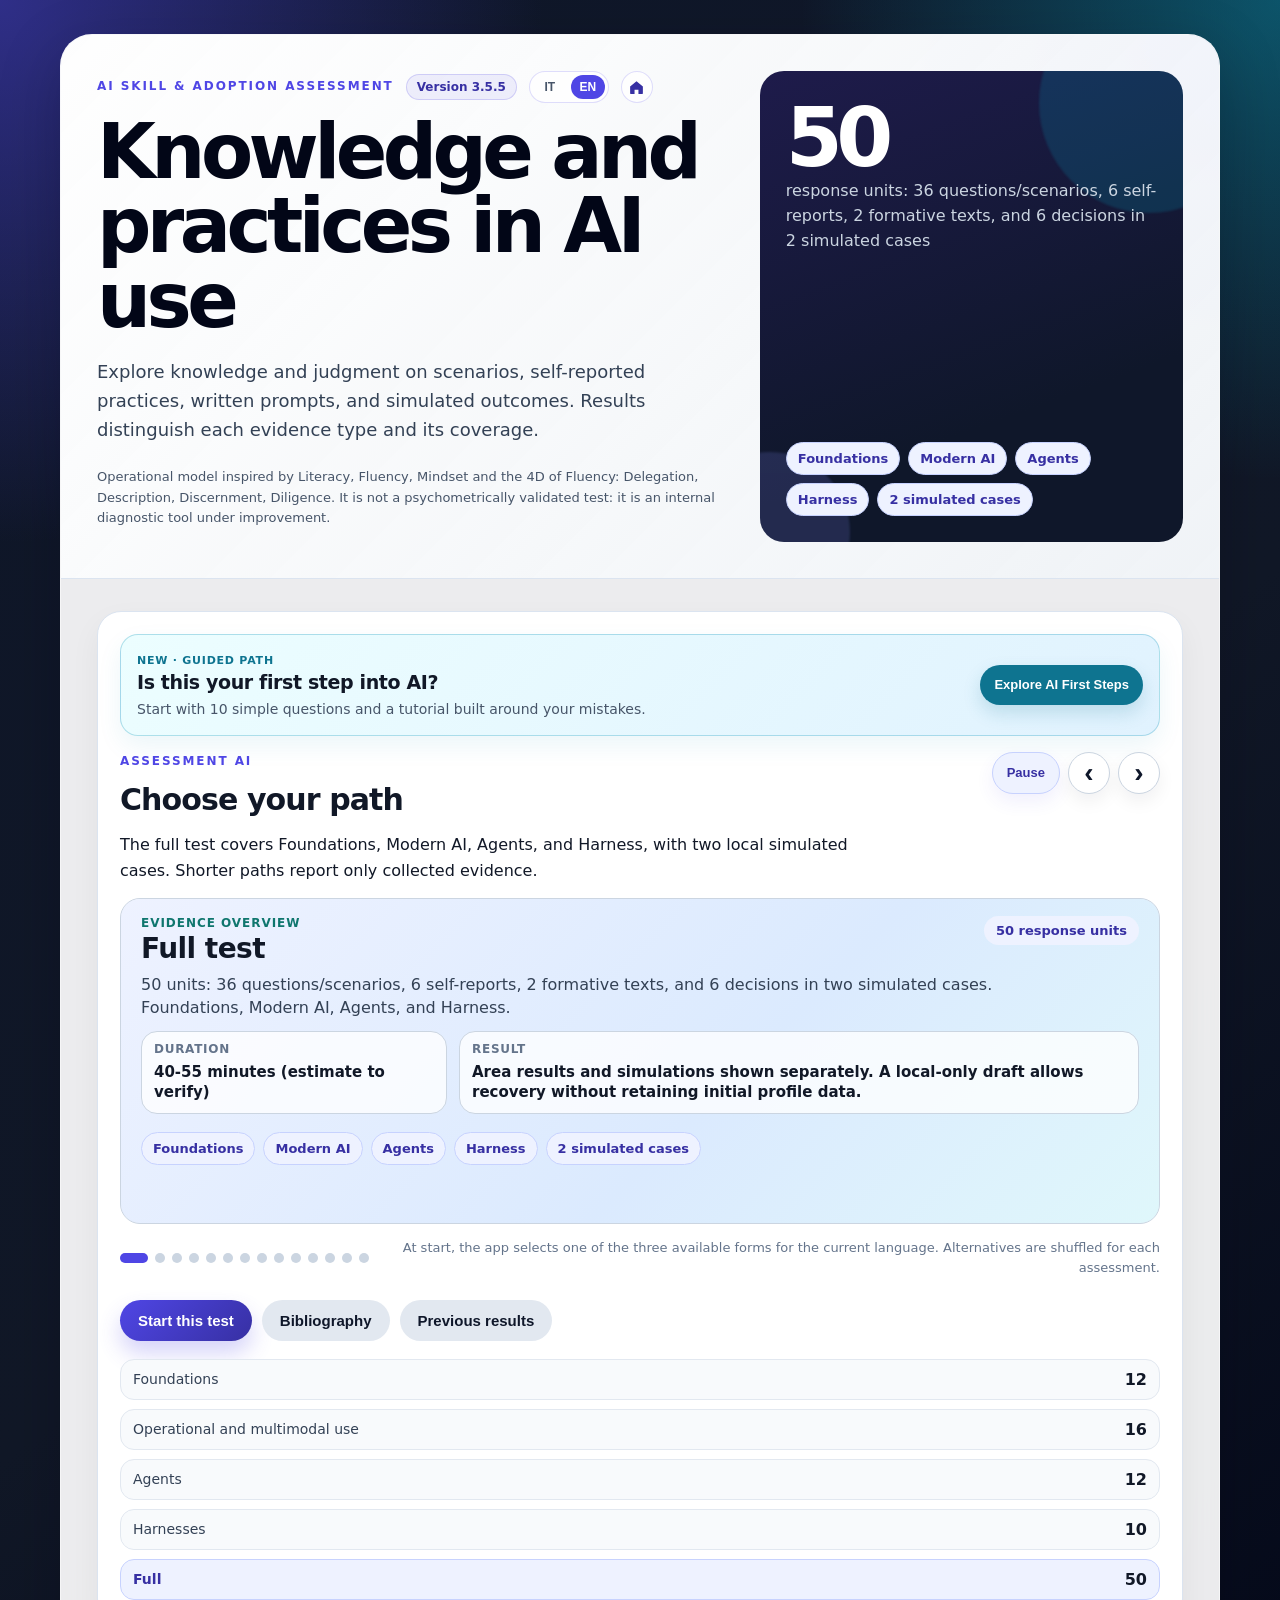
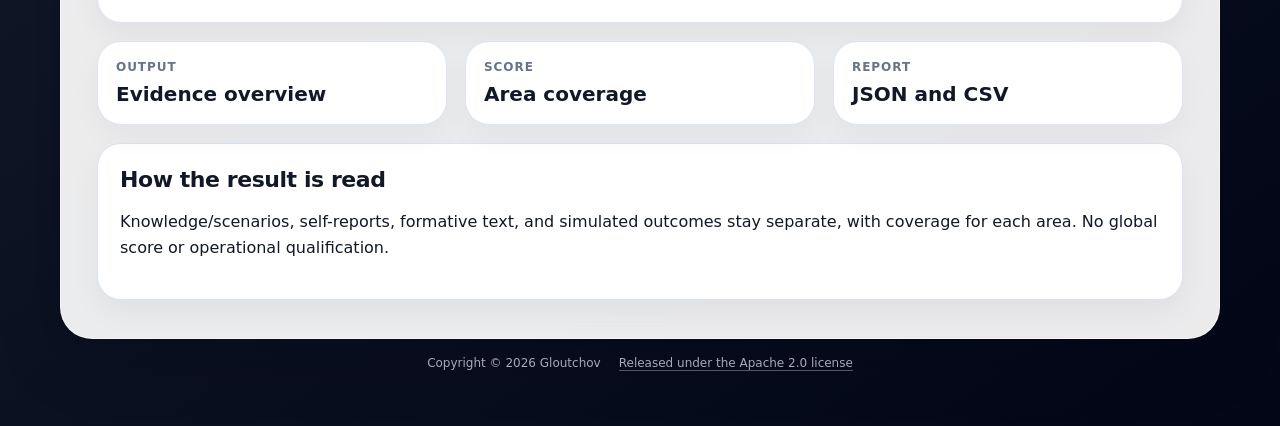
==== commit 3cd9fafb: "fix: restore landing breakdown and keyboard focus" ====
--- a/ai_skill_test.html
+++ b/ai_skill_test.html
@@ -4,12 +4,12 @@
   <meta charset="utf-8" />
   <meta name="viewport" content="width=device-width, initial-scale=1" />
   <title>AI Skill & Adoption Assessment</title>
-  <link rel="icon" type="image/png" href="aiskilltest_icon.png?v=3.5.4" />
-  <link rel="apple-touch-icon" href="aiskilltest_icon.png?v=3.5.4" />
+  <link rel="icon" type="image/png" href="aiskilltest_icon.png?v=3.5.5" />
+  <link rel="apple-touch-icon" href="aiskilltest_icon.png?v=3.5.5" />
   <meta name="theme-color" content="#0f172a" />
   <meta name="application-name" content="AI Skill Assessment" />
   <meta name="theme-color" content="#0f172a" />
-  <link rel="stylesheet" href="assets/styles.css?v=3.5.4" />
+  <link rel="stylesheet" href="assets/styles.css?v=3.5.5" />
 </head>
 <body>
   <main class="shell">
@@ -18,7 +18,7 @@
         <div>
           <div class="hero-meta">
             <p class="kicker">AI Skill & Adoption Assessment</p>
-            <span class="version-badge" id="versionBadge">Versione 3.5.4</span>
+            <span class="version-badge" id="versionBadge">Versione 3.5.5</span>
             <div class="language-switcher" aria-label="Lingua">
               <button type="button" class="language-btn" data-language="it" aria-pressed="false">IT</button>
               <button type="button" class="language-btn" data-language="en" aria-pressed="false">EN</button>
@@ -51,7 +51,7 @@
       <div class="content">
         <section id="introView" class="view active">
           <aside class="card lab-draft-notice" id="labDraftNotice" hidden></aside>
-          <section class="card landing-card assessment-carousel" aria-labelledby="modeCarouselTitle">
+          <section class="card landing-card assessment-carousel" id="modeCarousel" aria-labelledby="modeCarouselTitle">
             <aside class="novice-callout" aria-labelledby="noviceCalloutTitle">
               <div>
                 <span class="novice-callout-badge">Nuovo · Percorso guidato</span>
@@ -63,7 +63,7 @@
             <div class="carousel-heading">
               <div>
                 <p class="kicker">Assessment AI</p>
-                <h2 id="modeCarouselTitle">Scegli il tuo percorso</h2>
+                <h2 id="modeCarouselTitle" tabindex="-1">Scegli il tuo percorso</h2>
                 <p>Il completo copre Fondamenti, AI moderne, Agenti e Harness, con due casi simulati locali. I percorsi brevi mostrano soltanto le evidenze raccolte.</p>
               </div>
               <div class="carousel-controls" aria-label="Scorri percorsi">
@@ -73,7 +73,7 @@
               </div>
             </div>
 
-            <div class="carousel-frame" id="modeCarouselFrame" aria-live="polite">
+            <div class="carousel-frame" id="modeCarouselFrame" aria-live="off">
               <div class="mode-selector mode-track" id="testModeSelector" aria-label="Modalità di test"></div>
             </div>
 
@@ -88,6 +88,14 @@
               <button class="btn-secondary" id="introHistoryBtn" type="button" aria-expanded="false" aria-controls="introHistory">Risultati precedenti</button>
             </div>
             <div id="introHistory" hidden></div>
+
+            <div class="topic-summary" id="questionDistribution" role="group" aria-label="Distribuzione delle unità del percorso">
+              <div class="topic-row"><span>Fondamenti</span><strong>12</strong></div>
+              <div class="topic-row"><span>Uso operativo e multimodale</span><strong>16</strong></div>
+              <div class="topic-row"><span>Agenti</span><strong>12</strong></div>
+              <div class="topic-row"><span>Harness</span><strong>10</strong></div>
+              <div class="topic-row topic-total"><span>Test completo</span><strong>50</strong></div>
+            </div>
           </section>
 
           <div class="grid-3 landing-metrics" aria-label="Sintesi del risultato finale">
@@ -115,7 +123,7 @@
           <div class="grid-2">
             <div class="card">
               <p class="kicker">Dati facoltativi</p>
-              <h2>Prima del test</h2>
+              <h2 id="profileTitle" tabindex="-1">Prima del test</h2>
               <p>Puoi indicare nome, ruolo, team e una stima iniziale delle tue skill. Tutti i campi sono facoltativi: puoi iniziare anche lasciando tutto vuoto.</p>
               <p class="muted">Le informazioni restano locali nella cache e nel localStorage del browser. Non vengono inviate automaticamente a server esterni. Servono solo a rendere più utile il report locale e l'eventuale export manuale.</p>
               <p class="muted">Le stime iniziali sono aspettative personali. Restano separate, senza scarti automatici o modifiche ai risultati dei quesiti.</p>
@@ -188,7 +196,7 @@
             <article class="question-main">
               <span class="section-badge" id="sectionBadge">Literacy</span>
               <p class="question-context" id="questionContext" hidden></p>
-              <h2 class="question-title" id="questionTitle" tabindex="-1"></h2>
+              <h2 class="question-title" id="questionTitle" tabindex="-1" aria-describedby="progressText questionContext"></h2>
               <p class="question-hint" id="questionHint"></p>
               <p class="response-guide" id="responseGuide" hidden></p>
               <div class="options" id="options"></div>
@@ -207,7 +215,7 @@
           </div>
         </section>
 
-        <section id="dashboardView" class="view">
+        <section id="dashboardView" class="view" tabindex="-1" aria-label="Risultati dell’assessment">
           <div id="pendingReportNotice" hidden></div>
           <div id="dashboard"></div>
         </section>
@@ -219,7 +227,7 @@
 
           <section class="card bibliography-intro">
             <p class="kicker">Fonti e approfondimenti</p>
-            <h2>Bibliografia</h2>
+            <h2 id="bibliographyTitle" tabindex="-1">Bibliografia</h2>
             <p>Questa pagina raccoglie il riferimento che ha ispirato la struttura dell’assessment, alcune fonti metodologiche richiamate nell’articolo Datapizza e gli approfondimenti tecnici usati per costruire le domande sugli LLM.</p>
             <p class="muted small">I collegamenti si aprono in una nuova scheda. Alcune pubblicazioni possono richiedere registrazione o accesso istituzionale sul sito dell’editore.</p>
           </section>
@@ -402,19 +410,19 @@
     </footer>
   </main>
 
-  <div class="toast" id="toast">Operazione completata</div>
-
-  <script src="assets/questions.js?v=3.5.4"></script>
-  <script src="assets/i18n.js?v=3.5.4"></script>
-  <script src="assets/learning.js?v=3.5.4"></script>
-  <script src="assets/modern-ai.js?v=3.5.4"></script>
-  <script src="assets/agentic-workflows.js?v=3.5.4"></script>
-  <script src="assets/harness.js?v=3.5.4"></script>
-  <script src="assets/operational-lab.js?v=3.5.4"></script>
-  <script src="assets/complete-assessment.js?v=3.5.4"></script>
-  <script src="assets/lab-ui.js?v=3.5.4"></script>
-  <script src="assets/assessment.js?v=3.5.4"></script>
-  <script src="assets/report-ui.js?v=3.5.4"></script>
-  <script src="assets/app.js?v=3.5.4"></script>
+  <div class="toast" id="toast" role="status"></div>
+
+  <script src="assets/questions.js?v=3.5.5"></script>
+  <script src="assets/i18n.js?v=3.5.5"></script>
+  <script src="assets/learning.js?v=3.5.5"></script>
+  <script src="assets/modern-ai.js?v=3.5.5"></script>
+  <script src="assets/agentic-workflows.js?v=3.5.5"></script>
+  <script src="assets/harness.js?v=3.5.5"></script>
+  <script src="assets/operational-lab.js?v=3.5.5"></script>
+  <script src="assets/complete-assessment.js?v=3.5.5"></script>
+  <script src="assets/lab-ui.js?v=3.5.5"></script>
+  <script src="assets/assessment.js?v=3.5.5"></script>
+  <script src="assets/report-ui.js?v=3.5.5"></script>
+  <script src="assets/app.js?v=3.5.5"></script>
 </body>
 </html>
--- a/assets/styles.css
+++ b/assets/styles.css
@@ -1404,4 +1404,8 @@
 .lab-storage-status { margin: 16px; padding: 14px; border: 2px solid #9a3412; background: #fff7ed; color: #7c2d12; border-radius: 8px; }
 :focus-visible { outline: 3px solid #1d4ed8; outline-offset: 3px; }
 @media (max-width: 640px) { #options fieldset { padding: 12px; } #options button { max-width: 100%; white-space: normal; } }
+@media (prefers-reduced-motion: reduce) {
+  .mode-track, .progress-fill { transition: none; }
+  #modeCarousel button { transition: none; transform: none; }
+}
 @media print { .lab-storage-status, .lab-draft-notice { display: none; } }
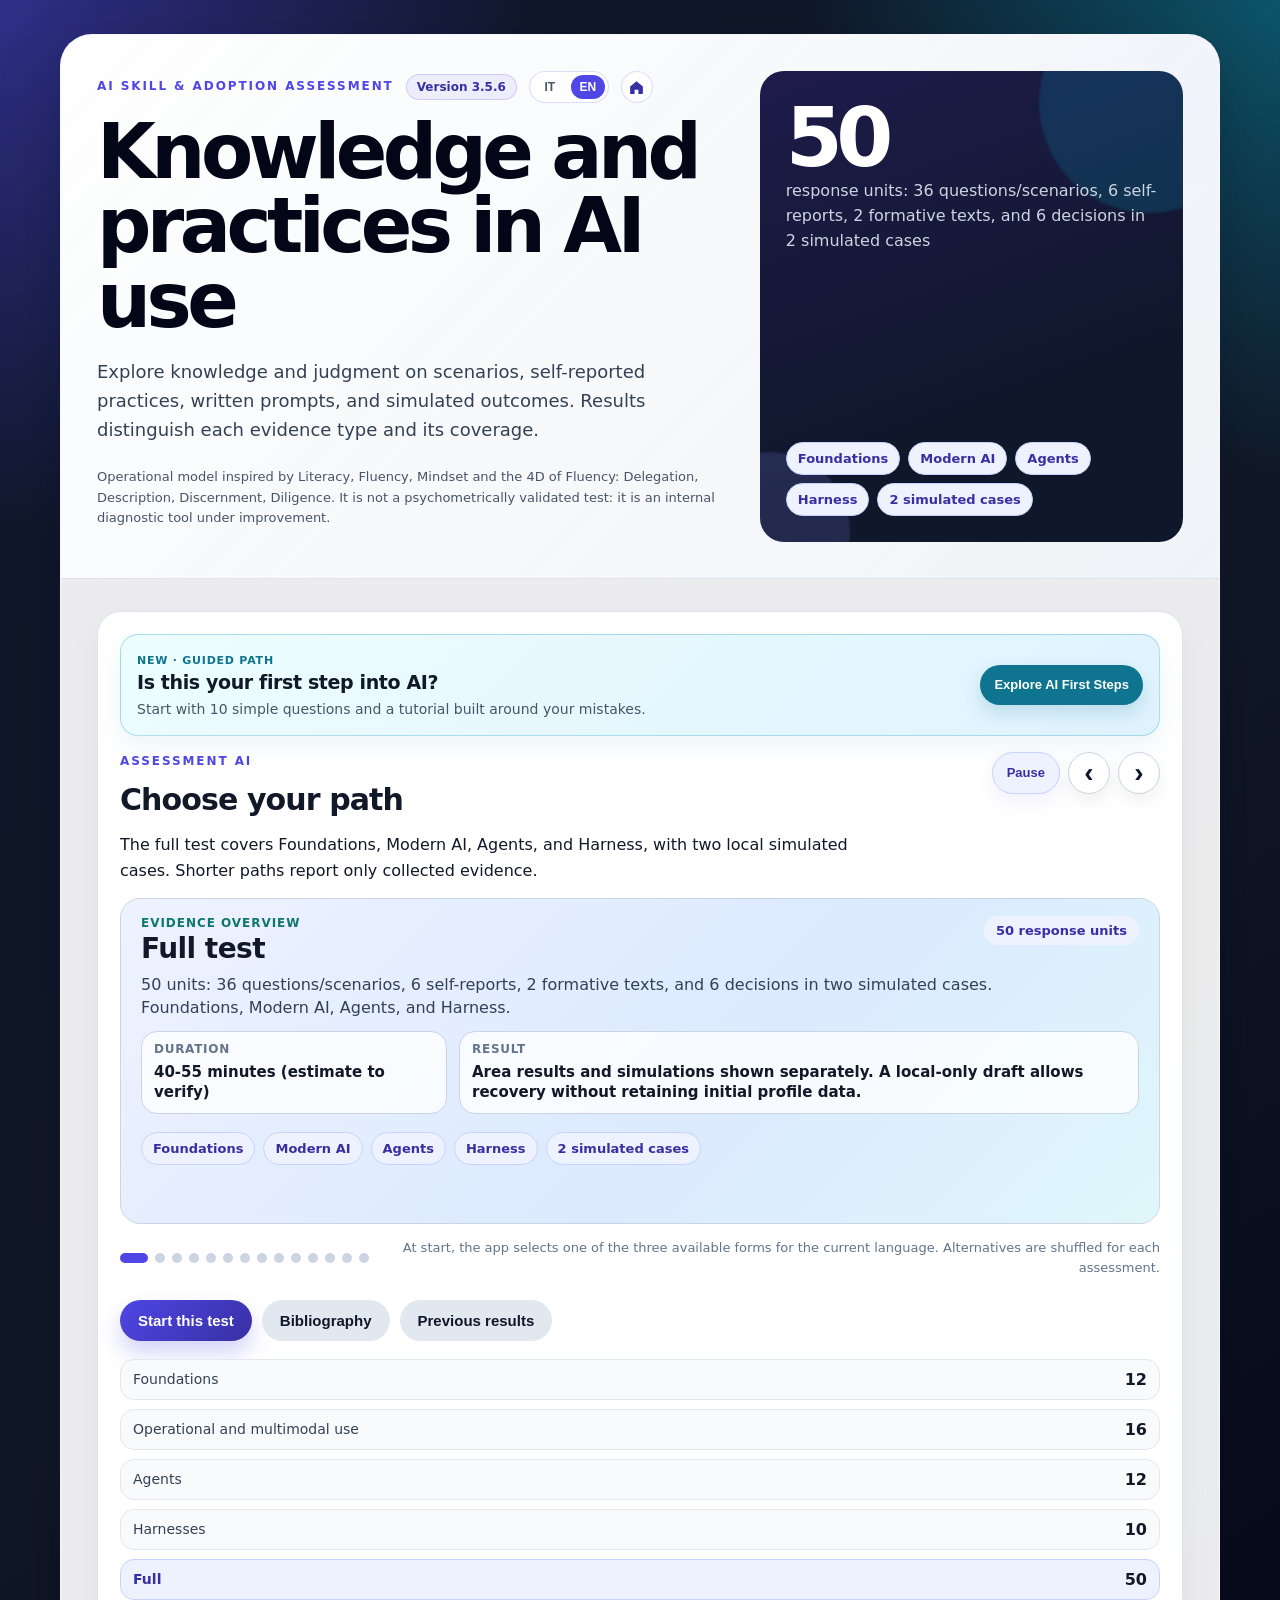
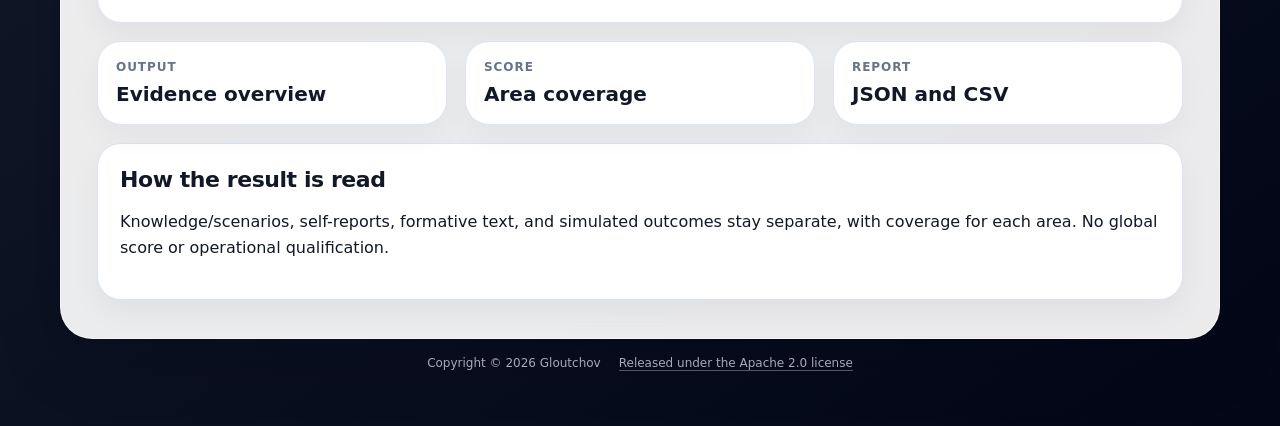
==== commit cb9df9ce: "refactor: archive unused Agents questions" ====
--- a/ai_skill_test.html
+++ b/ai_skill_test.html
@@ -4,12 +4,12 @@
   <meta charset="utf-8" />
   <meta name="viewport" content="width=device-width, initial-scale=1" />
   <title>AI Skill & Adoption Assessment</title>
-  <link rel="icon" type="image/png" href="aiskilltest_icon.png?v=3.5.5" />
-  <link rel="apple-touch-icon" href="aiskilltest_icon.png?v=3.5.5" />
+  <link rel="icon" type="image/png" href="aiskilltest_icon.png?v=3.5.6" />
+  <link rel="apple-touch-icon" href="aiskilltest_icon.png?v=3.5.6" />
   <meta name="theme-color" content="#0f172a" />
   <meta name="application-name" content="AI Skill Assessment" />
   <meta name="theme-color" content="#0f172a" />
-  <link rel="stylesheet" href="assets/styles.css?v=3.5.5" />
+  <link rel="stylesheet" href="assets/styles.css?v=3.5.6" />
 </head>
 <body>
   <main class="shell">
@@ -18,7 +18,7 @@
         <div>
           <div class="hero-meta">
             <p class="kicker">AI Skill & Adoption Assessment</p>
-            <span class="version-badge" id="versionBadge">Versione 3.5.5</span>
+            <span class="version-badge" id="versionBadge">Versione 3.5.6</span>
             <div class="language-switcher" aria-label="Lingua">
               <button type="button" class="language-btn" data-language="it" aria-pressed="false">IT</button>
               <button type="button" class="language-btn" data-language="en" aria-pressed="false">EN</button>
@@ -412,17 +412,17 @@
 
   <div class="toast" id="toast" role="status"></div>
 
-  <script src="assets/questions.js?v=3.5.5"></script>
-  <script src="assets/i18n.js?v=3.5.5"></script>
-  <script src="assets/learning.js?v=3.5.5"></script>
-  <script src="assets/modern-ai.js?v=3.5.5"></script>
-  <script src="assets/agentic-workflows.js?v=3.5.5"></script>
-  <script src="assets/harness.js?v=3.5.5"></script>
-  <script src="assets/operational-lab.js?v=3.5.5"></script>
-  <script src="assets/complete-assessment.js?v=3.5.5"></script>
-  <script src="assets/lab-ui.js?v=3.5.5"></script>
-  <script src="assets/assessment.js?v=3.5.5"></script>
-  <script src="assets/report-ui.js?v=3.5.5"></script>
-  <script src="assets/app.js?v=3.5.5"></script>
+  <script src="assets/questions.js?v=3.5.6"></script>
+  <script src="assets/i18n.js?v=3.5.6"></script>
+  <script src="assets/learning.js?v=3.5.6"></script>
+  <script src="assets/modern-ai.js?v=3.5.6"></script>
+  <script src="assets/agentic-workflows.js?v=3.5.6"></script>
+  <script src="assets/harness.js?v=3.5.6"></script>
+  <script src="assets/operational-lab.js?v=3.5.6"></script>
+  <script src="assets/complete-assessment.js?v=3.5.6"></script>
+  <script src="assets/lab-ui.js?v=3.5.6"></script>
+  <script src="assets/assessment.js?v=3.5.6"></script>
+  <script src="assets/report-ui.js?v=3.5.6"></script>
+  <script src="assets/app.js?v=3.5.6"></script>
 </body>
 </html>
--- a/assets/styles.css
+++ b/assets/styles.css
@@ -650,30 +650,6 @@
       box-shadow: 0 0 0 4px rgba(79, 70, 229, 0.12);
     }
 
-    .task-note {
-      margin: 10px 0 0;
-      color: #64748b;
-      font-size: 13px;
-      line-height: 1.5;
-    }
-
-    .rubric-preview {
-      display: grid;
-      gap: 8px;
-      margin-top: 12px;
-      padding: 12px;
-      border-radius: 18px;
-      background: #f8fafc;
-      border: 1px solid #e2e8f0;
-      color: #475569;
-      font-size: 13px;
-      line-height: 1.45;
-    }
-
-    .rubric-preview strong {
-      color: #334155;
-    }
-
     .actions {
       display: flex;
       flex-wrap: wrap;
@@ -717,7 +693,6 @@
       background: #be123c;
     }
 
-    .btn-disabled,
     button[disabled] {
       opacity: 0.45;
       cursor: not-allowed;
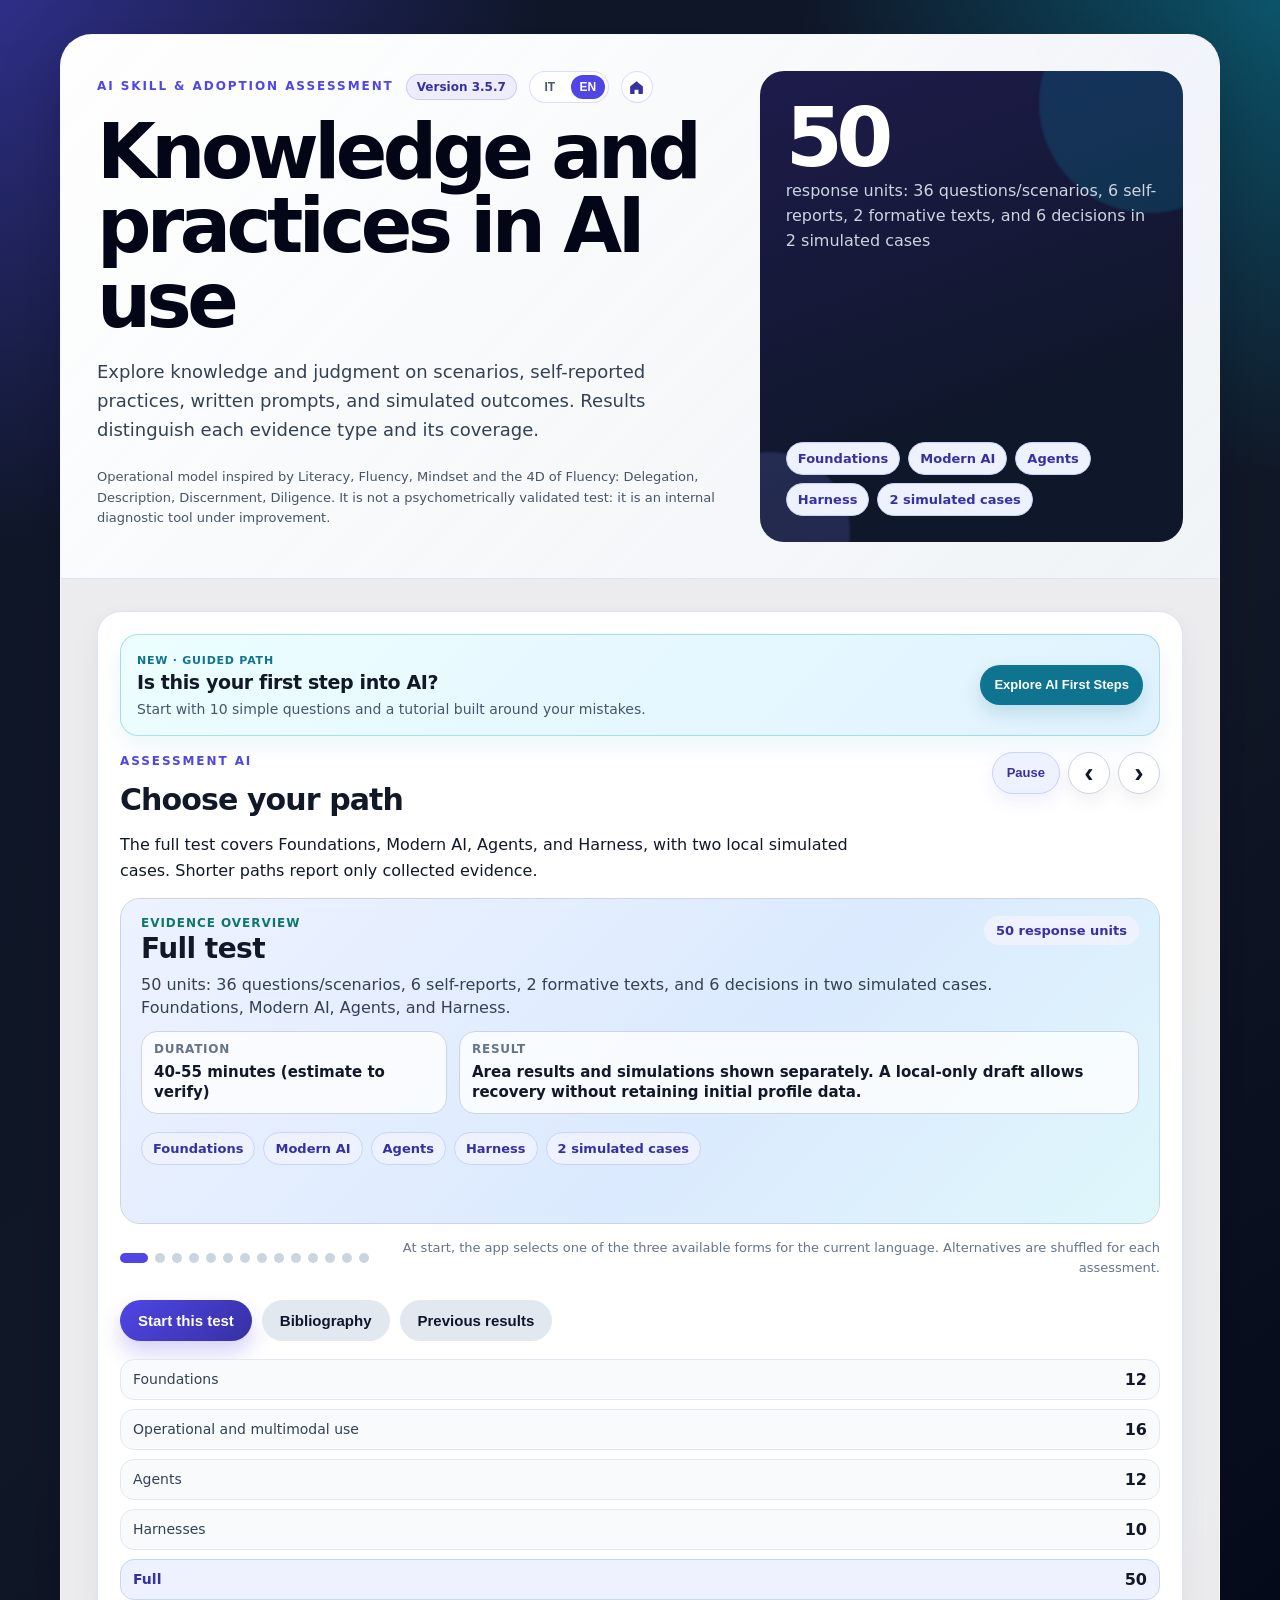
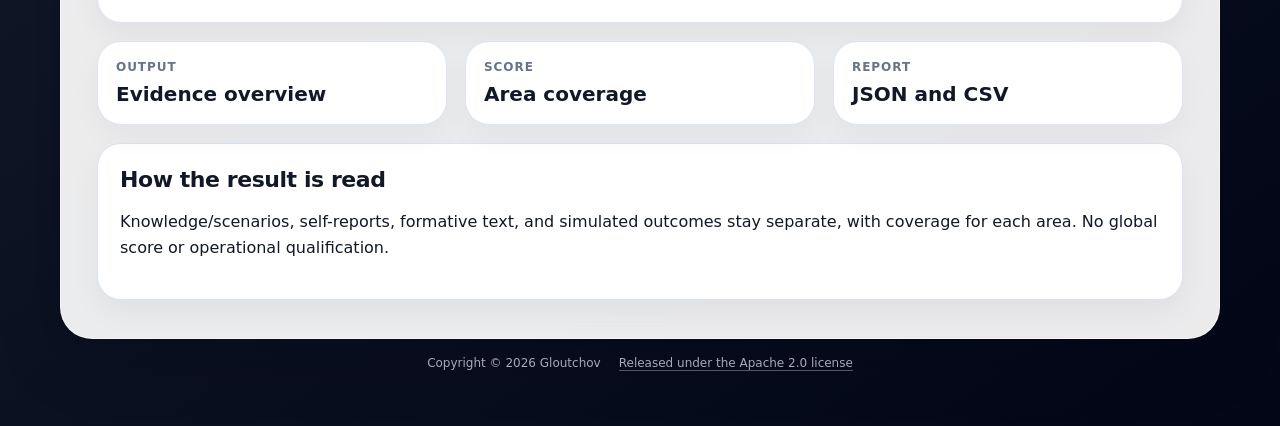
==== commit 44dce70f: "build: deploy a selective Pages artifact with CSP" ====
--- a/ai_skill_test.html
+++ b/ai_skill_test.html
@@ -2,14 +2,15 @@
 <html lang="it">
 <head>
   <meta charset="utf-8" />
+  <meta http-equiv="Content-Security-Policy" content="default-src 'none'; script-src 'self'; style-src 'self'; style-src-attr 'unsafe-inline'; img-src 'self'; connect-src 'none'; worker-src 'none'; base-uri 'none'; form-action 'none'" />
   <meta name="viewport" content="width=device-width, initial-scale=1" />
   <title>AI Skill & Adoption Assessment</title>
-  <link rel="icon" type="image/png" href="aiskilltest_icon.png?v=3.5.6" />
-  <link rel="apple-touch-icon" href="aiskilltest_icon.png?v=3.5.6" />
+  <link rel="icon" type="image/png" href="aiskilltest_icon.png?v=3.5.7" />
+  <link rel="apple-touch-icon" href="aiskilltest_icon.png?v=3.5.7" />
   <meta name="theme-color" content="#0f172a" />
   <meta name="application-name" content="AI Skill Assessment" />
   <meta name="theme-color" content="#0f172a" />
-  <link rel="stylesheet" href="assets/styles.css?v=3.5.6" />
+  <link rel="stylesheet" href="assets/styles.css?v=3.5.7" />
 </head>
 <body>
   <main class="shell">
@@ -18,7 +19,7 @@
         <div>
           <div class="hero-meta">
             <p class="kicker">AI Skill & Adoption Assessment</p>
-            <span class="version-badge" id="versionBadge">Versione 3.5.6</span>
+            <span class="version-badge" id="versionBadge">Versione 3.5.7</span>
             <div class="language-switcher" aria-label="Lingua">
               <button type="button" class="language-btn" data-language="it" aria-pressed="false">IT</button>
               <button type="button" class="language-btn" data-language="en" aria-pressed="false">EN</button>
@@ -412,17 +413,17 @@
 
   <div class="toast" id="toast" role="status"></div>
 
-  <script src="assets/questions.js?v=3.5.6"></script>
-  <script src="assets/i18n.js?v=3.5.6"></script>
-  <script src="assets/learning.js?v=3.5.6"></script>
-  <script src="assets/modern-ai.js?v=3.5.6"></script>
-  <script src="assets/agentic-workflows.js?v=3.5.6"></script>
-  <script src="assets/harness.js?v=3.5.6"></script>
-  <script src="assets/operational-lab.js?v=3.5.6"></script>
-  <script src="assets/complete-assessment.js?v=3.5.6"></script>
-  <script src="assets/lab-ui.js?v=3.5.6"></script>
-  <script src="assets/assessment.js?v=3.5.6"></script>
-  <script src="assets/report-ui.js?v=3.5.6"></script>
-  <script src="assets/app.js?v=3.5.6"></script>
+  <script src="assets/questions.js?v=3.5.7"></script>
+  <script src="assets/i18n.js?v=3.5.7"></script>
+  <script src="assets/learning.js?v=3.5.7"></script>
+  <script src="assets/modern-ai.js?v=3.5.7"></script>
+  <script src="assets/agentic-workflows.js?v=3.5.7"></script>
+  <script src="assets/harness.js?v=3.5.7"></script>
+  <script src="assets/operational-lab.js?v=3.5.7"></script>
+  <script src="assets/complete-assessment.js?v=3.5.7"></script>
+  <script src="assets/lab-ui.js?v=3.5.7"></script>
+  <script src="assets/assessment.js?v=3.5.7"></script>
+  <script src="assets/report-ui.js?v=3.5.7"></script>
+  <script src="assets/app.js?v=3.5.7"></script>
 </body>
 </html>
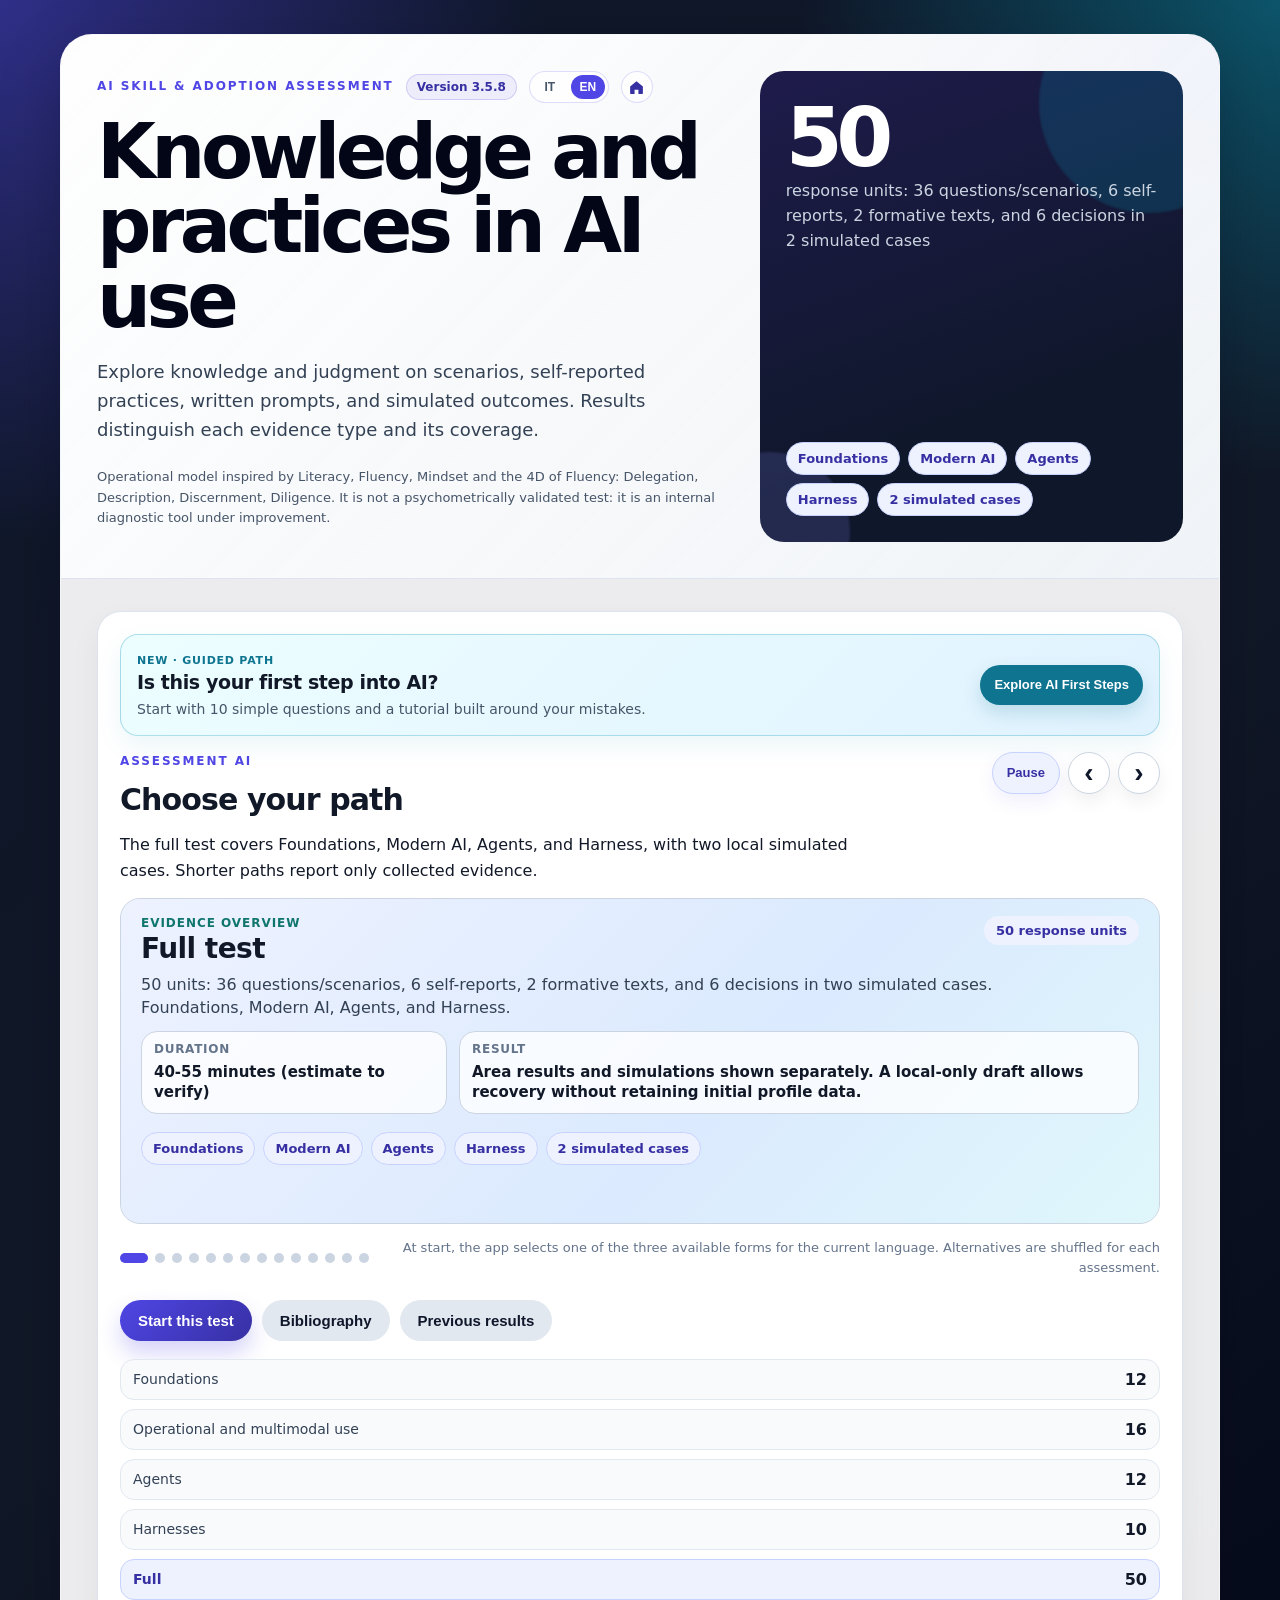
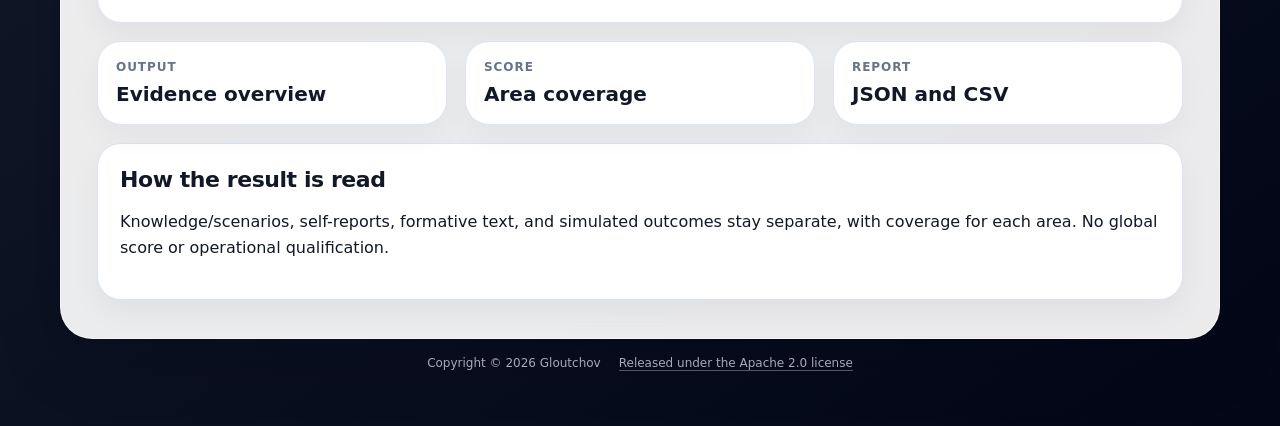
==== commit 1c665528: "fix: clarify assessment questions and reports" ====
--- a/ai_skill_test.html
+++ b/ai_skill_test.html
@@ -5,12 +5,12 @@
   <meta http-equiv="Content-Security-Policy" content="default-src 'none'; script-src 'self'; style-src 'self'; style-src-attr 'unsafe-inline'; img-src 'self'; connect-src 'none'; worker-src 'none'; base-uri 'none'; form-action 'none'" />
   <meta name="viewport" content="width=device-width, initial-scale=1" />
   <title>AI Skill & Adoption Assessment</title>
-  <link rel="icon" type="image/png" href="aiskilltest_icon.png?v=3.5.7" />
-  <link rel="apple-touch-icon" href="aiskilltest_icon.png?v=3.5.7" />
+  <link rel="icon" type="image/png" href="aiskilltest_icon.png?v=3.5.8" />
+  <link rel="apple-touch-icon" href="aiskilltest_icon.png?v=3.5.8" />
   <meta name="theme-color" content="#0f172a" />
   <meta name="application-name" content="AI Skill Assessment" />
   <meta name="theme-color" content="#0f172a" />
-  <link rel="stylesheet" href="assets/styles.css?v=3.5.7" />
+  <link rel="stylesheet" href="assets/styles.css?v=3.5.8" />
 </head>
 <body>
   <main class="shell">
@@ -19,7 +19,7 @@
         <div>
           <div class="hero-meta">
             <p class="kicker">AI Skill & Adoption Assessment</p>
-            <span class="version-badge" id="versionBadge">Versione 3.5.7</span>
+            <span class="version-badge" id="versionBadge">Versione 3.5.8</span>
             <div class="language-switcher" aria-label="Lingua">
               <button type="button" class="language-btn" data-language="it" aria-pressed="false">IT</button>
               <button type="button" class="language-btn" data-language="en" aria-pressed="false">EN</button>
@@ -413,17 +413,17 @@
 
   <div class="toast" id="toast" role="status"></div>
 
-  <script src="assets/questions.js?v=3.5.7"></script>
-  <script src="assets/i18n.js?v=3.5.7"></script>
-  <script src="assets/learning.js?v=3.5.7"></script>
-  <script src="assets/modern-ai.js?v=3.5.7"></script>
-  <script src="assets/agentic-workflows.js?v=3.5.7"></script>
-  <script src="assets/harness.js?v=3.5.7"></script>
-  <script src="assets/operational-lab.js?v=3.5.7"></script>
-  <script src="assets/complete-assessment.js?v=3.5.7"></script>
-  <script src="assets/lab-ui.js?v=3.5.7"></script>
-  <script src="assets/assessment.js?v=3.5.7"></script>
-  <script src="assets/report-ui.js?v=3.5.7"></script>
-  <script src="assets/app.js?v=3.5.7"></script>
+  <script src="assets/questions.js?v=3.5.8"></script>
+  <script src="assets/i18n.js?v=3.5.8"></script>
+  <script src="assets/learning.js?v=3.5.8"></script>
+  <script src="assets/modern-ai.js?v=3.5.8"></script>
+  <script src="assets/agentic-workflows.js?v=3.5.8"></script>
+  <script src="assets/harness.js?v=3.5.8"></script>
+  <script src="assets/operational-lab.js?v=3.5.8"></script>
+  <script src="assets/complete-assessment.js?v=3.5.8"></script>
+  <script src="assets/lab-ui.js?v=3.5.8"></script>
+  <script src="assets/assessment.js?v=3.5.8"></script>
+  <script src="assets/report-ui.js?v=3.5.8"></script>
+  <script src="assets/app.js?v=3.5.8"></script>
 </body>
 </html>
